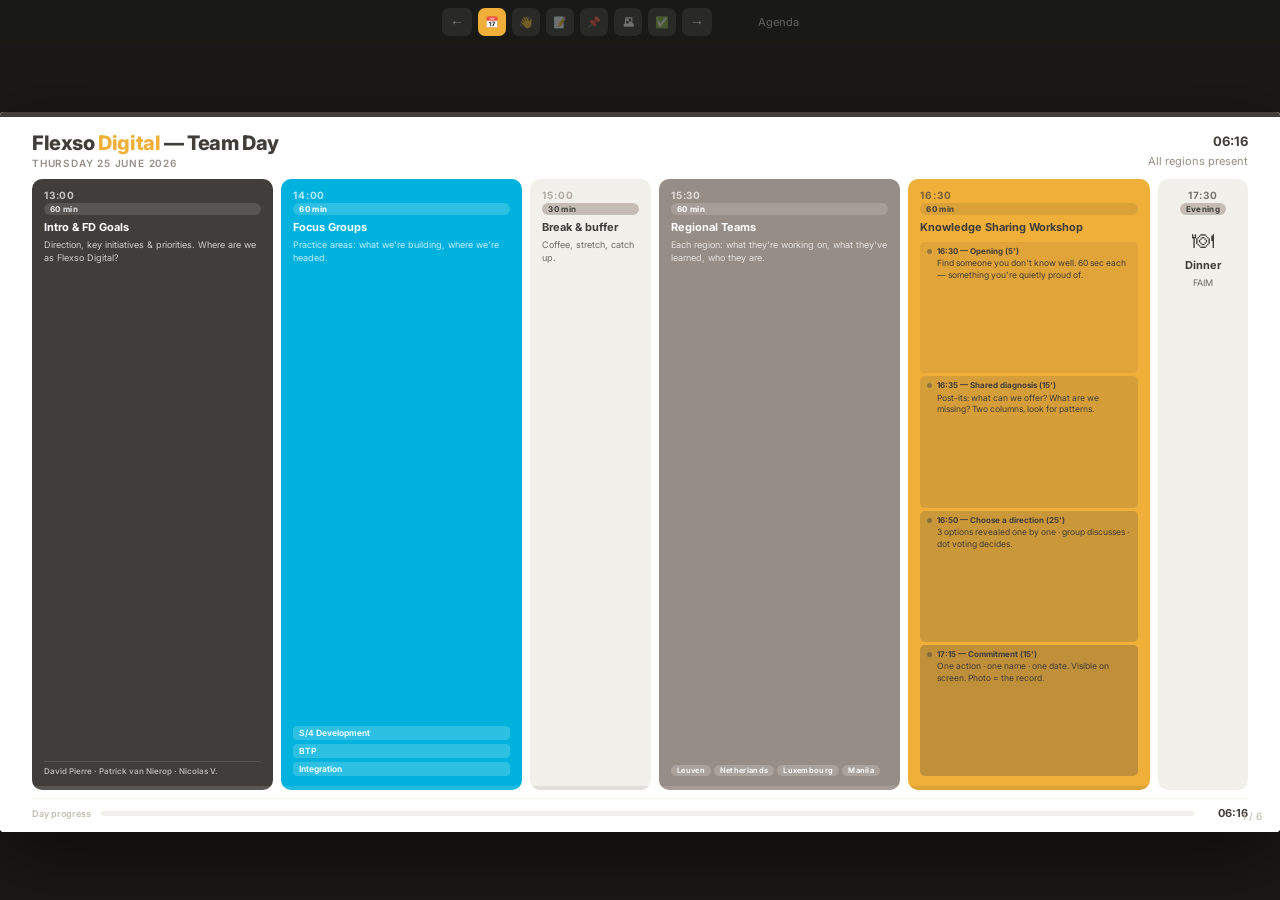
==== index.html @ fff3c05d "Add workshop presentation" ====
<!DOCTYPE html>
<html lang="en">
<head>
<meta charset="UTF-8">
<title>FD Workshop — Knowledge Sharing · 25 June 2026</title>
<style>
@import url('https://fonts.googleapis.com/css2?family=Inter:wght@300;400;500;600;700;800&display=swap');
*,*::before,*::after{box-sizing:border-box;margin:0;padding:0;}
:root{
  --yellow:#EFAF39;--blue:#00B2DD;--teal:#0DBFA4;--orange:#F8763D;
  --dark:#413D3B;--mid:#978D87;--light:#C5BDB5;--bg:#F2F0EA;--white:#ffffff;
}
html,body{width:100%;height:100%;overflow:hidden;background:#1a1917;}
body{font-family:'Inter',sans-serif;color:var(--dark);display:flex;flex-direction:column;align-items:center;}

/* NAV */
.nav{
  position:fixed;top:0;left:0;right:0;height:44px;
  background:rgba(26,25,23,0.96);backdrop-filter:blur(8px);
  display:flex;align-items:center;justify-content:center;gap:6px;
  z-index:1000;padding:0 16px;flex-shrink:0;
}
.nav-dot{width:28px;height:28px;border-radius:7px;border:none;cursor:pointer;font-family:'Inter',sans-serif;font-size:11px;font-weight:700;color:rgba(255,255,255,0.35);background:rgba(255,255,255,0.07);transition:all .2s;}
.nav-dot:hover{background:rgba(255,255,255,0.14);color:rgba(255,255,255,0.65);}
.nav-dot.active{background:var(--yellow);color:var(--dark);}
.nav-label{font-size:11px;color:rgba(255,255,255,0.28);font-weight:500;padding:0 10px;min-width:120px;text-align:center;}
.nav-arr{width:30px;height:28px;border-radius:7px;border:none;cursor:pointer;background:rgba(255,255,255,0.07);color:rgba(255,255,255,0.4);font-size:14px;transition:all .2s;}
.nav-arr:hover{background:rgba(255,255,255,0.14);color:rgba(255,255,255,0.85);}

/* SCALE WRAPPER */
#scale-wrap{
  position:fixed;top:44px;left:0;right:0;bottom:0;
  display:flex;align-items:center;justify-content:center;
}

/* SLIDES */
.slides{
  width:1280px;height:720px;
  position:relative;
  background:var(--white);
  border-radius:4px;
  overflow:hidden;
  box-shadow:0 24px 80px rgba(0,0,0,0.55);
  flex-shrink:0;
}

.slide{position:absolute;inset:0;display:none;flex-direction:column;background:var(--white);}
.slide.active{display:flex;}
.slide::before{content:'';display:block;height:5px;flex-shrink:0;}
.s-agenda::before{background:var(--dark);}
.s-opening::before{background:var(--yellow);}
.s-diag::before{background:var(--yellow);}
.s-wall::before{background:var(--yellow);}
.s-dir::before{background:var(--teal);}
.s-commit::before{background:var(--orange);}

/* SHARED INNER */
.slide-inner{flex:1;display:flex;flex-direction:column;padding:20px 52px 18px;overflow:hidden;}

.eyebrow{font-size:10px;font-weight:600;letter-spacing:.16em;text-transform:uppercase;color:var(--light);margin-bottom:4px;}
.slide-title{font-size:26px;font-weight:800;color:var(--dark);letter-spacing:-.5px;line-height:1.1;}
.slide-sub{font-size:13px;color:var(--mid);margin-top:4px;font-weight:400;}

/* INPUT ZONE — always prominent below title */
.input-zone{
  width:100%;display:flex;gap:8px;align-items:center;justify-content:center;
  background:var(--bg);border-radius:10px;padding:12px 16px;
  margin-top:12px;flex-shrink:0;
}
.inp{border:1.5px solid var(--light);border-radius:8px;padding:8px 12px;font-family:'Inter',sans-serif;font-size:13px;color:var(--dark);outline:none;background:var(--white);transition:border-color .15s;}
.inp:focus{border-color:var(--dark);}
.inp::placeholder{color:var(--light);}
.btn{border:none;border-radius:8px;padding:9px 16px;font-family:'Inter',sans-serif;font-size:12px;font-weight:700;cursor:pointer;transition:opacity .15s,transform .1s;white-space:nowrap;}
.btn:active{transform:scale(.97);opacity:.8;}
.btn-dark{background:var(--dark);color:var(--white);}
.btn-yel{background:var(--yellow);color:var(--dark);}
.btn-blue{background:var(--blue);color:var(--white);}
.btn-ghost{background:rgba(0,0,0,0.06);color:var(--mid);font-size:11px;padding:8px 12px;}

.divider{width:100%;height:1px;background:var(--bg);margin:12px 0;flex-shrink:0;}

.slide-num{position:absolute;bottom:10px;right:18px;font-size:10px;color:var(--light);font-weight:500;}

/* ═══════════════ SLIDE 1 — AGENDA ═══════════════ */
.s-agenda .slide-inner{padding:14px 32px 12px;}
.ag-top{display:flex;align-items:flex-end;justify-content:space-between;margin-bottom:10px;flex-shrink:0;}
.ag-top h1{font-size:20px;font-weight:800;color:var(--dark);letter-spacing:-.4px;}
.ag-top h1 em{font-style:normal;color:var(--yellow);}
.ag-top .right{text-align:right;}
.ag-top .right strong{display:block;font-size:13px;font-weight:700;color:var(--dark);}
.ag-top .right span{font-size:11px;color:var(--mid);}

.ag-grid{display:flex;gap:8px;flex:1;overflow:hidden;}
.ag-slot{display:flex;flex-direction:column;border-radius:10px;overflow:hidden;position:relative;}
.ag-slot.d60{flex:3.2;}.ag-slot.d30{flex:1.6;}.ag-slot.d-dn{flex:1.2;}
.ag-body{flex:1;padding:10px 12px;display:flex;flex-direction:column;}
.ag-time{font-size:10px;font-weight:700;letter-spacing:.08em;margin-bottom:2px;opacity:.7;}
.ag-pill{display:inline-block;font-size:8px;font-weight:700;padding:1px 6px;border-radius:20px;margin-bottom:6px;letter-spacing:.04em;}
.ag-title{font-size:11px;font-weight:700;line-height:1.2;margin-bottom:4px;}
.ag-sub{font-size:9px;line-height:1.45;opacity:.75;flex:1;}
.ag-spk{font-size:8px;font-weight:600;opacity:.6;margin-top:4px;padding-top:4px;border-top:.5px solid rgba(255,255,255,.2);}

.ag-intro{background:var(--dark);color:var(--white);}
.ag-intro .ag-pill{background:rgba(255,255,255,.12);color:rgba(255,255,255,.85);}
.ag-focus{background:var(--blue);color:var(--white);}
.ag-focus .ag-pill{background:rgba(255,255,255,.18);color:var(--white);}
.ag-break{background:var(--bg);color:var(--dark);}
.ag-break .ag-time{color:var(--mid);}
.ag-break .ag-pill{background:var(--light);color:var(--dark);}
.ag-break .ag-spk{border-top-color:var(--light);}
.ag-region{background:var(--mid);color:var(--white);}
.ag-region .ag-pill{background:rgba(255,255,255,.15);color:var(--white);}
.ag-ws{background:var(--yellow);color:var(--dark);}
.ag-ws .ag-pill{background:rgba(65,61,59,.12);color:var(--dark);}
.ag-ws .ag-spk{border-top-color:rgba(65,61,59,.2);}
.ag-dinner{background:var(--bg);color:var(--dark);}
.ag-dinner .ag-body{justify-content:center;align-items:center;text-align:center;}
.ag-dinner .ag-pill{background:var(--light);color:var(--dark);}

/* Per-slot progress bar */
.slot-prog{height:4px;background:rgba(255,255,255,.12);flex-shrink:0;}
.ag-ws .slot-prog{background:rgba(65,61,59,.1);}
.ag-break .slot-prog{background:rgba(0,0,0,.08);}
.ag-dinner .slot-prog{background:rgba(0,0,0,.06);}
.slot-prog-fill{height:100%;border-radius:0;transition:width 10s linear;}
.ag-intro .slot-prog-fill{background:rgba(255,255,255,.6);}
.ag-focus .slot-prog-fill{background:rgba(255,255,255,.6);}
.ag-region .slot-prog-fill{background:rgba(255,255,255,.6);}
.ag-ws .slot-prog-fill{background:rgba(65,61,59,.4);}
.ag-break .slot-prog-fill{background:rgba(0,0,0,.25);}

/* WS sub-blocks */
.ws-blocks{display:flex;flex-direction:column;gap:3px;margin-top:4px;flex:1;}
.ws-blk{border-radius:5px;padding:4px 7px;flex:1;display:flex;gap:5px;align-items:flex-start;}
.ws-blk-dot{width:5px;height:5px;border-radius:50%;flex-shrink:0;margin-top:3px;background:rgba(65,61,59,.45);}
.ws-blk-txt{font-size:8.5px;line-height:1.4;}
.ws-blk-lbl{font-weight:700;font-size:8px;display:block;margin-bottom:1px;}
.ws-b1{background:rgba(65,61,59,.09);}.ws-b2{background:rgba(65,61,59,.15);}
.ws-b3{background:rgba(65,61,59,.21);}.ws-b4{background:rgba(65,61,59,.28);}

/* Regional tags */
.rtags{display:flex;flex-wrap:wrap;gap:3px;margin-top:5px;}
.rtag{font-size:7.5px;font-weight:600;padding:1px 6px;border-radius:10px;background:rgba(255,255,255,.18);color:var(--white);letter-spacing:.04em;}

/* Focus group tags */
.ftag{font-size:8.5px;font-weight:600;padding:2px 6px;border-radius:4px;background:rgba(255,255,255,.18);color:var(--white);margin-top:2px;display:inline-block;}

/* Day progress */
.ag-footer{display:flex;align-items:center;gap:10px;flex-shrink:0;margin-top:8px;padding-top:7px;border-top:1px solid var(--bg);}
.ag-footer-lbl{font-size:9px;color:var(--light);font-weight:600;white-space:nowrap;}
.ag-prog-bar{flex:1;height:5px;background:var(--bg);border-radius:3px;overflow:hidden;}
.ag-prog-fill{height:100%;background:var(--yellow);border-radius:3px;transition:width 10s linear;}
.ag-prog-time{font-size:11px;font-weight:700;color:var(--dark);min-width:44px;text-align:right;}

/* ═══════════════ SLIDE 2 — OPENING ═══════════════ */
.opening-body{display:flex;gap:16px;flex:1;overflow:hidden;margin-top:4px;}
.op-prompt{flex:0 0 340px;background:var(--dark);border-radius:12px;padding:24px;display:flex;flex-direction:column;position:relative;overflow:hidden;flex-shrink:0;}
.op-prompt::before{content:'';position:absolute;top:-50px;right:-50px;width:160px;height:160px;border-radius:50%;background:rgba(239,175,57,.1);}
.op-lbl{font-size:9px;font-weight:700;letter-spacing:.15em;text-transform:uppercase;color:rgba(255,255,255,.3);margin-bottom:14px;}
.op-txt{font-size:15px;font-weight:500;color:var(--white);line-height:1.6;flex:1;position:relative;z-index:1;}
.op-txt strong{color:var(--yellow);font-weight:700;}
.op-hint{margin-top:16px;background:rgba(255,255,255,.07);border-radius:7px;padding:9px 12px;font-size:11px;color:rgba(255,255,255,.45);font-weight:500;position:relative;z-index:1;}

.resp-panel{flex:1;display:flex;flex-direction:column;overflow:hidden;}
.resp-hdr{display:flex;align-items:center;justify-content:space-between;margin-bottom:10px;flex-shrink:0;}
.resp-hdr-title{font-size:11px;font-weight:700;letter-spacing:.08em;text-transform:uppercase;color:var(--light);}
.resp-cnt{font-size:11px;font-weight:600;background:var(--bg);color:var(--mid);border-radius:20px;padding:2px 9px;}
.resp-grid{flex:1;display:flex;flex-wrap:wrap;gap:8px;align-content:flex-start;overflow-y:auto;}
.resp-grid::-webkit-scrollbar{width:3px;}
.resp-grid::-webkit-scrollbar-thumb{background:var(--light);border-radius:2px;}
.resp-card{background:var(--bg);border-radius:9px;padding:11px 13px;font-size:13px;color:var(--dark);font-weight:500;line-height:1.45;min-width:130px;max-width:210px;word-break:break-word;position:relative;animation:pop .2s ease;cursor:default;}
.resp-name{font-size:9px;font-weight:600;color:var(--mid);margin-bottom:4px;letter-spacing:.04em;text-transform:uppercase;}
.resp-del{position:absolute;top:5px;right:8px;font-size:9px;color:var(--light);cursor:pointer;opacity:0;transition:opacity .15s;}
.resp-card:hover .resp-del{opacity:1;}
.resp-empty{font-size:13px;color:var(--light);font-style:italic;margin:auto;text-align:center;line-height:1.7;}

/* ═══════════════ SLIDE 3 — DIAGNOSIS ═══════════════ */
.diag-cards{display:flex;gap:16px;flex:1;overflow:hidden;margin-top:4px;}
.diag-card{flex:1;border-radius:12px;padding:24px 20px;display:flex;flex-direction:column;background:var(--bg);position:relative;overflow:hidden;}
.diag-card::before{content:'';position:absolute;top:0;left:0;right:0;height:4px;border-radius:12px 12px 0 0;}
.dc1::before{background:var(--yellow);}.dc2::before{background:var(--blue);}
.dc-num{font-size:9px;font-weight:700;letter-spacing:.12em;text-transform:uppercase;margin-bottom:14px;}
.dc1 .dc-num{color:var(--yellow);}.dc2 .dc-num{color:var(--blue);}
.dc-icon{font-size:28px;margin-bottom:14px;line-height:1;}
.dc-q{font-size:19px;font-weight:700;color:var(--dark);line-height:1.4;flex:1;}
.dc-hint{margin-top:14px;font-size:11px;color:var(--mid);line-height:1.6;border-top:1px solid var(--light);padding-top:12px;}
.diag-footer{width:100%;background:var(--dark);border-radius:9px;padding:12px 20px;display:flex;align-items:center;gap:14px;flex-shrink:0;margin-top:12px;}
.diag-ft{font-size:13px;color:rgba(255,255,255,.8);flex:1;line-height:1.4;}
.diag-ft strong{color:var(--yellow);font-weight:700;}
.diag-timer{background:rgba(255,255,255,.08);border-radius:6px;padding:6px 13px;font-size:13px;font-weight:700;color:rgba(255,255,255,.55);flex-shrink:0;}

/* ═══════════════ SLIDE 4 — WALL ═══════════════ */
.wall-cols{display:flex;gap:0;flex:1;overflow:hidden;margin-top:4px;}
.wall-col{flex:1;display:flex;flex-direction:column;overflow:hidden;}
.wall-col:first-child{border-right:1px solid var(--bg);padding-right:14px;margin-right:14px;}
.wcol-hdr{display:flex;align-items:center;gap:7px;margin-bottom:10px;flex-shrink:0;}
.wcol-dot{width:9px;height:9px;border-radius:50%;flex-shrink:0;}
.wcol-title{font-size:10px;font-weight:700;letter-spacing:.08em;text-transform:uppercase;}
.wcol-cnt{margin-left:auto;font-size:10px;font-weight:600;background:var(--bg);color:var(--mid);border-radius:20px;padding:2px 8px;}
.notes-area{flex:1;display:flex;flex-wrap:wrap;gap:7px;align-content:flex-start;overflow-y:auto;}
.notes-area::-webkit-scrollbar{width:3px;}
.notes-area::-webkit-scrollbar-thumb{background:var(--light);border-radius:2px;}
.note{border-radius:6px;padding:8px 10px;font-size:12px;font-weight:500;line-height:1.4;max-width:160px;min-width:80px;word-break:break-word;position:relative;animation:pop .18s ease;flex-shrink:0;}
.note-offer{background:#FFF3CC;color:#7a5c00;border:1px solid #f0d060;}
.note-miss{background:#D6F3FA;color:#005a7a;border:1px solid #99d9ee;}
.note-del{position:absolute;top:3px;right:5px;font-size:9px;cursor:pointer;opacity:0;transition:opacity .15s;}
.note:hover .note-del{opacity:.5;}
.wall-empty{font-size:11px;color:var(--light);font-style:italic;line-height:1.6;}

/* ═══════════════ SLIDE 5 — DIRECTIONS ═══════════════ */
.mode-row{display:flex;gap:6px;align-items:center;}
.mtbtn{border:1.5px solid var(--bg);border-radius:7px;padding:6px 11px;font-family:'Inter',sans-serif;font-size:10px;font-weight:700;cursor:pointer;background:var(--white);color:var(--mid);transition:all .15s;}
.mtbtn.active{border-color:var(--dark);color:var(--dark);background:var(--bg);}
.mtbtn.voting{border-color:var(--yellow);background:var(--yellow);color:var(--dark);}
.reset-lnk{font-size:10px;color:var(--light);cursor:pointer;text-decoration:underline;margin-left:2px;}
.reset-lnk:hover{color:var(--mid);}

/* Options grid — wraps naturally */
.dir-grid{
  flex:1;display:grid;grid-template-columns:repeat(3,minmax(0,1fr));gap:10px;
  align-content:start;overflow-y:auto;margin-top:10px;min-height:0;
}
.dir-grid::-webkit-scrollbar{width:3px;}
.dir-grid::-webkit-scrollbar-thumb{background:var(--light);border-radius:2px;}

.dir-card{
  border:1.5px solid var(--bg);border-radius:12px;
  padding:14px 14px 12px;display:flex;flex-direction:column;
  position:relative;transition:border-color .2s;overflow:hidden;
  animation:reveal .35s ease;min-width:0;
}
.dir-card:hover{border-color:var(--light);}
@keyframes reveal{from{opacity:0;transform:translateY(8px);}to{opacity:1;transform:translateY(0);}}
.dir-card::before{content:'';position:absolute;top:0;left:0;right:0;height:3px;}

/* Accent colours cycle: yellow, blue, teal, orange, purple, green … */
.dc-0::before{background:#EFAF39;} .dc-0 .dir-ltr{color:#EFAF39;}
.dc-0 .vote-num{color:#EFAF39;} .dc-0 .vdot{border-color:#EFAF39;} .dc-0 .vdot.on{background:#EFAF39;}
.dc-1::before{background:#00B2DD;} .dc-1 .dir-ltr{color:#00B2DD;}
.dc-1 .vote-num{color:#00B2DD;} .dc-1 .vdot{border-color:#00B2DD;} .dc-1 .vdot.on{background:#00B2DD;}
.dc-2::before{background:#0DBFA4;} .dc-2 .dir-ltr{color:#0DBFA4;}
.dc-2 .vote-num{color:#0DBFA4;} .dc-2 .vdot{border-color:#0DBFA4;} .dc-2 .vdot.on{background:#0DBFA4;}
.dc-3::before{background:#F8763D;} .dc-3 .dir-ltr{color:#F8763D;}
.dc-3 .vote-num{color:#F8763D;} .dc-3 .vdot{border-color:#F8763D;} .dc-3 .vdot.on{background:#F8763D;}
.dc-4::before{background:#8B5CF6;} .dc-4 .dir-ltr{color:#8B5CF6;}
.dc-4 .vote-num{color:#8B5CF6;} .dc-4 .vdot{border-color:#8B5CF6;} .dc-4 .vdot.on{background:#8B5CF6;}
.dc-5::before{background:#22C55E;} .dc-5 .dir-ltr{color:#22C55E;}
.dc-5 .vote-num{color:#22C55E;} .dc-5 .vdot{border-color:#22C55E;} .dc-5 .vdot.on{background:#22C55E;}

.dir-ltr{font-size:9px;font-weight:700;letter-spacing:.1em;text-transform:uppercase;margin-bottom:6px;}
.dir-icon{font-size:18px;margin-bottom:5px;line-height:1;}
.dir-title{font-size:13px;font-weight:700;color:var(--dark);margin-bottom:5px;line-height:1.2;}
.dir-desc{font-size:11px;color:var(--mid);line-height:1.5;flex:1;}

.vote-zone{display:none;margin-top:8px;padding-top:8px;border-top:1px solid var(--bg);text-align:center;}
.vote-zone.show{display:block;}
.vote-num{font-size:18px;font-weight:800;}
.vote-sub{font-size:8px;color:var(--mid);font-weight:600;letter-spacing:.06em;text-transform:uppercase;margin-bottom:5px;}
.vote-dots{display:flex;flex-wrap:wrap;gap:3px;justify-content:center;margin-bottom:4px;}
.vdot{width:8px;height:8px;border-radius:50%;border:1.5px solid;cursor:pointer;transition:all .12s;}
.vote-btns{display:flex;gap:4px;justify-content:center;}
.vbtn{border:none;border-radius:5px;padding:3px 9px;font-size:11px;font-weight:700;cursor:pointer;font-family:'Inter',sans-serif;background:var(--bg);color:var(--dark);}

/* Add extra option — small, bottom bar */
.add-option-bar{
  display:flex;gap:8px;align-items:center;justify-content:center;
  flex-shrink:0;margin-top:8px;padding-top:8px;
  border-top:1px solid var(--bg);
}
.add-opt-inp{border:1.5px solid var(--light);border-radius:7px;padding:6px 10px;font-family:'Inter',sans-serif;font-size:12px;color:var(--dark);outline:none;background:var(--white);}
.add-opt-inp:focus{border-color:var(--dark);}
.add-opt-inp::placeholder{color:var(--light);}
.add-opt-btn{border:none;border-radius:7px;padding:6px 13px;font-family:'Inter',sans-serif;font-size:11px;font-weight:700;cursor:pointer;background:var(--bg);color:var(--mid);transition:all .15s;}
.add-opt-btn:hover{background:var(--dark);color:var(--white);}

/* ═══════════════ SLIDE 6 — COMMITMENT ═══════════════ */
.col-heads{width:100%;display:grid;grid-template-columns:3fr 1.5fr 1.5fr 30px;gap:10px;flex-shrink:0;margin-bottom:6px;}
.col-hd{font-size:9px;font-weight:700;letter-spacing:.12em;text-transform:uppercase;color:var(--light);padding:0 4px;}
.c-empty{flex:1;display:flex;flex-direction:column;align-items:center;justify-content:center;gap:8px;text-align:center;}
.c-empty-q{font-size:18px;font-weight:700;color:var(--light);line-height:1.5;}
.c-empty-s{font-size:12px;color:var(--light);font-style:italic;}
.c-list{flex:1;overflow-y:auto;display:flex;flex-direction:column;gap:7px;}
.c-list::-webkit-scrollbar{width:3px;}
.c-list::-webkit-scrollbar-thumb{background:var(--light);border-radius:2px;}
.c-row{display:grid;grid-template-columns:3fr 1.5fr 1.5fr 30px;gap:10px;align-items:center;background:var(--bg);border-radius:9px;padding:12px 13px;animation:slide-in .2s ease;}
@keyframes slide-in{from{transform:translateY(-5px);opacity:0;}to{transform:translateY(0);opacity:1;}}
.c-what{font-size:14px;font-weight:600;color:var(--dark);line-height:1.3;}
.c-who-badge{display:inline-block;background:var(--dark);color:var(--white);border-radius:20px;padding:3px 10px;font-size:11px;font-weight:700;}
.c-when{font-size:12px;color:var(--mid);font-weight:500;}
.c-del{cursor:pointer;color:var(--light);font-size:12px;text-align:center;user-select:none;}
.c-del:hover{color:var(--mid);}
.c-footer{width:100%;background:var(--dark);border-radius:9px;padding:12px 20px;display:flex;align-items:center;gap:12px;flex-shrink:0;margin-top:10px;}
.c-footer.hidden{display:none;}
.cf-txt{font-size:12px;color:rgba(255,255,255,.75);flex:1;line-height:1.4;}
.cf-txt strong{color:var(--yellow);font-weight:700;}
.cf-pill{background:rgba(255,255,255,.08);border-radius:6px;padding:5px 12px;font-size:12px;font-weight:700;color:rgba(255,255,255,.6);white-space:nowrap;flex-shrink:0;}

@keyframes pop{from{transform:scale(.85);opacity:0;}to{transform:scale(1);opacity:1;}}
</style>
</head>
<body>

<nav class="nav">
  <button class="nav-arr" onclick="goSlide(current-1)">&#8592;</button>
  <button class="nav-dot active" onclick="goSlide(0)" id="nd0">📅</button>
  <button class="nav-dot" onclick="goSlide(1)" id="nd1">👋</button>
  <button class="nav-dot" onclick="goSlide(2)" id="nd2">📝</button>
  <button class="nav-dot" onclick="goSlide(3)" id="nd3">📌</button>
  <button class="nav-dot" onclick="goSlide(4)" id="nd4">🗳</button>
  <button class="nav-dot" onclick="goSlide(5)" id="nd5">✅</button>
  <button class="nav-arr" onclick="goSlide(current+1)">&#8594;</button>
  <span class="nav-label" id="nav-label">Agenda</span>
</nav>

<div id="scale-wrap">
<div class="slides">

<!-- ══════════════════════════════════════════
     SLIDE 1 — AGENDA
══════════════════════════════════════════ -->
<div class="slide s-agenda active" id="slide-0">
<div class="slide-inner">
  <div class="ag-top">
    <div>
      <h1>Flexso <em>Digital</em> — Team Day</h1>
      <div style="font-size:10px;color:var(--mid);margin-top:2px;letter-spacing:.08em;font-weight:600;text-transform:uppercase;">Thursday 25 June 2026</div>
    </div>
    <div class="right">
      <strong id="live-time">--:--</strong>
      <span>All regions present</span>
    </div>
  </div>

  <div class="ag-grid">

    <div class="ag-slot ag-intro d60">
      <div class="ag-body">
        <div class="ag-time">13:00</div>
        <div class="ag-pill">60 min</div>
        <div class="ag-title">Intro & FD Goals</div>
        <div class="ag-sub">Direction, key initiatives & priorities. Where are we as Flexso Digital?</div>
        <div class="ag-spk">David Pierre · Patrick van Nierop · Nicolas V.</div>
      </div>
      <div class="slot-prog"><div class="slot-prog-fill" id="sp0" style="width:0%"></div></div>
    </div>

    <div class="ag-slot ag-focus d60">
      <div class="ag-body">
        <div class="ag-time">14:00</div>
        <div class="ag-pill">60 min</div>
        <div class="ag-title">Focus Groups</div>
        <div class="ag-sub">Practice areas: what we're building, where we're headed.</div>
        <div style="margin-top:5px;display:flex;flex-direction:column;gap:2px;">
          <span class="ftag">S/4 Development</span>
          <span class="ftag">BTP</span>
          <span class="ftag">Integration</span>
        </div>
      </div>
      <div class="slot-prog"><div class="slot-prog-fill" id="sp1" style="width:0%"></div></div>
    </div>

    <div class="ag-slot ag-break d30">
      <div class="ag-body">
        <div class="ag-time">15:00</div>
        <div class="ag-pill">30 min</div>
        <div class="ag-title">Break & buffer</div>
        <div class="ag-sub">Coffee, stretch, catch up.</div>
      </div>
      <div class="slot-prog" style="background:rgba(0,0,0,.07);"><div class="slot-prog-fill" id="sp2" style="width:0%;background:rgba(0,0,0,.25);"></div></div>
    </div>

    <div class="ag-slot ag-region d60">
      <div class="ag-body">
        <div class="ag-time">15:30</div>
        <div class="ag-pill">60 min</div>
        <div class="ag-title">Regional Teams</div>
        <div class="ag-sub">Each region: what they're working on, what they've learned, who they are.</div>
        <div class="rtags">
          <span class="rtag">Leuven</span>
          <span class="rtag">Netherlands</span>
          <span class="rtag">Luxembourg</span>
          <span class="rtag">Manila</span>
        </div>
      </div>
      <div class="slot-prog"><div class="slot-prog-fill" id="sp3" style="width:0%"></div></div>
    </div>

    <div class="ag-slot ag-ws d60">
      <div class="ag-body">
        <div class="ag-time">16:30</div>
        <div class="ag-pill">60 min</div>
        <div class="ag-title">Knowledge Sharing Workshop</div>
        <div class="ws-blocks">
          <div class="ws-blk ws-b1"><div class="ws-blk-dot"></div><div class="ws-blk-txt"><span class="ws-blk-lbl">16:30 — Opening (5')</span>Find someone you don't know well. 60 sec each — something you're quietly proud of.</div></div>
          <div class="ws-blk ws-b2"><div class="ws-blk-dot"></div><div class="ws-blk-txt"><span class="ws-blk-lbl">16:35 — Shared diagnosis (15')</span>Post-its: what can we offer? What are we missing? Two columns, look for patterns.</div></div>
          <div class="ws-blk ws-b3"><div class="ws-blk-dot"></div><div class="ws-blk-txt"><span class="ws-blk-lbl">16:50 — Choose a direction (25')</span>3 options revealed one by one · group discusses · dot voting decides.</div></div>
          <div class="ws-blk ws-b4"><div class="ws-blk-dot"></div><div class="ws-blk-txt"><span class="ws-blk-lbl">17:15 — Commitment (15')</span>One action · one name · one date. Visible on screen. Photo = the record.</div></div>
        </div>
      </div>
      <div class="slot-prog" style="background:rgba(65,61,59,.1);"><div class="slot-prog-fill" id="sp4" style="width:0%;background:rgba(65,61,59,.4);"></div></div>
    </div>

    <div class="ag-slot ag-dinner d-dn">
      <div class="ag-body">
        <div class="ag-time">17:30</div>
        <div class="ag-pill">Evening</div>
        <div style="font-size:22px;margin:6px 0;">🍽</div>
        <div class="ag-title">Dinner</div>
        <div class="ag-sub">FAIM</div>
      </div>
    </div>

  </div>

  <div class="ag-footer">
    <div class="ag-footer-lbl">Day progress</div>
    <div class="ag-prog-bar"><div class="ag-prog-fill" id="day-prog" style="width:0%"></div></div>
    <div class="ag-prog-time" id="prog-now">--:--</div>
  </div>
</div>
<div class="slide-num">1 / 6</div>
</div>


<!-- ══════════════════════════════════════════
     SLIDE 2 — OPENING
══════════════════════════════════════════ -->
<div class="slide s-opening" id="slide-1">
<div class="slide-inner">
  <div style="text-align:center;">
    <div class="eyebrow">Block 1 · 16:30 · Opening activation</div>
    <div class="slide-title">Find someone you don't know well</div>
    <div class="slide-sub">60 seconds each — then share what you heard with the group</div>
  </div>

  <div class="input-zone">
    <input class="inp" id="resp-name" placeholder="Their name…" style="width:140px;">
    <input class="inp" id="resp-text" placeholder="What did they tell you they were proud of?…" style="width:380px;">
    <button class="btn btn-yel" onclick="addResp()">Add ↵</button>
    <button class="btn btn-ghost" onclick="clearResps()">Clear all</button>
  </div>

  <div class="divider"></div>

  <div class="opening-body">
    <div class="op-prompt">
      <div class="op-lbl">The prompt</div>
      <div class="op-txt">Tell them something you worked on recently that you're <strong>quietly proud of</strong> — but that the others here <strong>probably don't know about</strong>.</div>
      <div class="op-hint">⏱ 60 seconds per person · then switch</div>
    </div>
    <div class="resp-panel">
      <div class="resp-hdr">
        <div class="resp-hdr-title">What did we hear?</div>
        <div class="resp-cnt" id="resp-cnt">0</div>
      </div>
      <div class="resp-grid" id="resp-grid">
        <div class="resp-empty" id="resp-empty">Stories appear here as people share<br>what they heard from their partner.</div>
      </div>
    </div>
  </div>
</div>
<div class="slide-num">2 / 6</div>
</div>


<!-- ══════════════════════════════════════════
     SLIDE 3 — DIAGNOSIS
══════════════════════════════════════════ -->
<div class="slide s-diag" id="slide-2">
<div class="slide-inner">
  <div style="text-align:center;">
    <div class="eyebrow">Block 2 · 16:35 · Shared diagnosis</div>
    <div class="slide-title">What's actually missing?</div>
    <div class="slide-sub">Write each answer on a separate post-it · take 5 minutes</div>
  </div>

  <div class="diag-cards">
    <div class="diag-card dc1">
      <div class="dc-num">Question 1</div>
      <div class="dc-icon">💡</div>
      <div class="dc-q">Something I know or do that a colleague in another region could really benefit from.</div>
      <div class="dc-hint">A tool, method, shortcut, or lesson you've figured out that others in another region might not know about.</div>
    </div>
    <div class="diag-card dc2">
      <div class="dc-num">Question 2</div>
      <div class="dc-icon">🔁</div>
      <div class="dc-q">A moment where I had to figure something out — that someone else already knew.</div>
      <div class="dc-hint">A time you reinvented the wheel. A project lesson that existed somewhere but wasn't shared. Solved twice.</div>
    </div>
  </div>

  <div class="diag-footer">
    <span style="font-size:16px;">📝</span>
    <div class="diag-ft"><strong>One idea per post-it.</strong> We'll cluster them together on the next screen.</div>
    <div class="diag-timer">⏱ 5 minutes</div>
  </div>
</div>
<div class="slide-num">3 / 6</div>
</div>


<!-- ══════════════════════════════════════════
     SLIDE 4 — POST-IT WALL
══════════════════════════════════════════ -->
<div class="slide s-wall" id="slide-3">
<div class="slide-inner">
  <div style="text-align:center;">
    <div class="eyebrow">Block 2 · Post-it wall</div>
    <div class="slide-title">What did we hear?</div>
    <div class="slide-sub">Type each post-it and place it in the right column</div>
  </div>

  <div class="input-zone">
    <input class="inp" id="note-text" placeholder="Type a post-it…" style="width:300px;">
    <button class="btn btn-yel" onclick="addNote('offer')">💡 We can offer</button>
    <button class="btn btn-blue" onclick="addNote('miss')">🔁 We're missing</button>
    <button class="btn btn-ghost" onclick="clearWall()">Clear all</button>
  </div>

  <div class="divider"></div>

  <div class="wall-cols">
    <div class="wall-col">
      <div class="wcol-hdr">
        <div class="wcol-dot" style="background:var(--yellow);"></div>
        <div class="wcol-title" style="color:var(--dark);">What we can offer</div>
        <div class="wcol-cnt" id="cnt-offer">0</div>
      </div>
      <div class="notes-area" id="col-offer">
        <div class="wall-empty" id="he-offer">Post-its from question 1 —<br>knowledge & skills we have to share.</div>
      </div>
    </div>
    <div class="wall-col">
      <div class="wcol-hdr">
        <div class="wcol-dot" style="background:var(--blue);"></div>
        <div class="wcol-title" style="color:var(--dark);">What we're missing</div>
        <div class="wcol-cnt" id="cnt-miss">0</div>
      </div>
      <div class="notes-area" id="col-miss">
        <div class="wall-empty" id="he-miss">Post-its from question 2 —<br>moments where knowledge wasn't shared.</div>
      </div>
    </div>
  </div>
</div>
<div class="slide-num">4 / 6</div>
</div>


<!-- ══════════════════════════════════════════
     SLIDE 5 — DIRECTIONS
══════════════════════════════════════════ -->
<div class="slide s-dir" id="slide-4">
<div class="slide-inner">
  <div style="display:flex;align-items:flex-end;justify-content:space-between;">
    <div>
      <div class="eyebrow">Block 3 · 16:50 · Choose a direction</div>
      <div class="slide-title">Which approach do we commit to?</div>
    </div>
    <div class="mode-row">
      <button class="mtbtn active" id="mb-disc" onclick="setDirMode('disc')">💬 Discussion</button>
      <button class="mtbtn" id="mb-vote" onclick="setDirMode('vote')">🟡 Dot voting</button>
      <span class="reset-lnk" onclick="resetDirVotes()">reset votes</span>
    </div>
  </div>

  <!-- Options grid -->
  <div class="dir-grid" id="dir-grid"></div>

  <!-- Bottom bar: add option + reveal -->
  <div class="add-option-bar">
    <span style="font-size:10px;font-weight:600;letter-spacing:.08em;text-transform:uppercase;color:var(--light);">Add idea</span>
    <input class="add-opt-inp" id="opt-title" placeholder="Title…" style="width:180px;">
    <input class="add-opt-inp" id="opt-desc"  placeholder="Short description…" style="width:280px;">
    <button class="add-opt-btn" onclick="addLiveIdea()">Add ↵</button>
    <div style="width:1px;height:20px;background:var(--bg);margin:0 4px;flex-shrink:0;"></div>
    <button id="reveal-next-btn" class="btn btn-dark" style="font-size:11px;padding:7px 14px;flex-shrink:0;" onclick="revealPreset()" disabled>Reveal next option</button>
  </div>
</div>
<div class="slide-num">5 / 6</div>
</div>


<!-- ══════════════════════════════════════════
     SLIDE 6 — COMMITMENT
══════════════════════════════════════════ -->
<div class="slide s-commit" id="slide-5">
<div class="slide-inner">
  <div style="text-align:center;">
    <div class="eyebrow">Block 4 · 17:15 · Commitment</div>
    <div class="slide-title">One action. One name. One date.</div>
    <div class="slide-sub">Who does something with this before we go to dinner?</div>
  </div>

  <div class="input-zone">
    <input class="inp" id="c-what" placeholder="What will happen…" style="width:280px;">
    <input class="inp" id="c-who"  placeholder="Who does it" style="width:150px;">
    <input class="inp" id="c-when" placeholder="By when" style="width:120px;">
    <button class="btn btn-dark" onclick="addCommit()">Add ↵</button>
    <button class="btn btn-ghost" onclick="clearCommits()">Clear</button>
  </div>

  <div class="divider"></div>

  <div class="col-heads">
    <div class="col-hd">What</div>
    <div class="col-hd">Who</div>
    <div class="col-hd">By when</div>
    <div></div>
  </div>

  <div id="c-empty" class="c-empty">
    <div class="c-empty-q">"Who does something with this<br>before we go to dinner?"</div>
    <div class="c-empty-s">One action · one name · one date.</div>
  </div>

  <div class="c-list" id="c-list" style="display:none;"></div>

  <div class="c-footer hidden" id="c-footer">
    <span style="font-size:14px;">✅</span>
    <div class="cf-txt">These commitments belong to <strong>the team</strong>. Take a photo before dinner — that's the record.</div>
    <div class="cf-pill" id="c-pill">0 commitments</div>
  </div>
</div>
<div class="slide-num">6 / 6</div>
</div>

</div><!-- /slides -->
</div><!-- /scale-wrap -->

<script>
/* ── NAV ── */
let current = 0;
const labels = ['Agenda','Opening','Diagnosis','Post-it wall','Directions','Commitment'];
function goSlide(n) {
  n = Math.max(0, Math.min(5, n));
  document.getElementById('slide-'+current).classList.remove('active');
  document.getElementById('nd'+current).classList.remove('active');
  current = n;
  document.getElementById('slide-'+current).classList.add('active');
  document.getElementById('nd'+current).classList.add('active');
  document.getElementById('nav-label').textContent = labels[current];
}
document.addEventListener('keydown', e => {
  if (e.target.tagName === 'INPUT') return;
  if (e.key==='ArrowRight'||e.key==='ArrowDown') goSlide(current+1);
  if (e.key==='ArrowLeft'||e.key==='ArrowUp') goSlide(current-1);
});

/* ── SCALE — fit entire slide in available space ── */
function scaleSlides() {
  const wrap = document.getElementById('scale-wrap');
  const avW = wrap.clientWidth;
  const avH = wrap.clientHeight;
  const scale = Math.min(avW / 1280, avH / 720);
  document.querySelector('.slides').style.transform = 'scale('+scale+')';
}
window.addEventListener('resize', scaleSlides);
scaleSlides();

/* ── AGENDA CLOCK ── */
function updateClock() {
  const now = new Date();
  const hh = String(now.getHours()).padStart(2,'0');
  const mm = String(now.getMinutes()).padStart(2,'0');
  const t = hh+':'+mm;
  document.getElementById('live-time').textContent = t;
  document.getElementById('prog-now').textContent = t;
  const nowMin = now.getHours()*60 + now.getMinutes();
  const dayStart = 13*60, dayEnd = 17*60+30;
  const dayPct = Math.max(0,Math.min(100,(nowMin-dayStart)/(dayEnd-dayStart)*100));
  document.getElementById('day-prog').style.width = dayPct.toFixed(1)+'%';
  const slots=[
    {id:'sp0',s:13*60,e:14*60},{id:'sp1',s:14*60,e:15*60},
    {id:'sp2',s:15*60,e:15*60+30},{id:'sp3',s:15*60+30,e:16*60+30},
    {id:'sp4',s:16*60+30,e:17*60+30}
  ];
  slots.forEach(sl=>{
    const p = Math.max(0,Math.min(100,(nowMin-sl.s)/(sl.e-sl.s)*100));
    document.getElementById(sl.id).style.width = p.toFixed(1)+'%';
  });
}
updateClock(); setInterval(updateClock, 15000);

/* ── HELPERS ── */
function esc(t){return t.replace(/&/g,'&amp;').replace(/</g,'&lt;').replace(/>/g,'&gt;');}

/* ── SLIDE 2: OPENING ── */
let respCount=0;
document.getElementById('resp-text').addEventListener('keydown',e=>{if(e.key==='Enter')addResp();});
function addResp(){
  const name=document.getElementById('resp-name').value.trim();
  const text=document.getElementById('resp-text').value.trim();
  if(!text) return;
  const empty=document.getElementById('resp-empty');
  if(empty) empty.remove();
  const grid=document.getElementById('resp-grid');
  const card=document.createElement('div');
  card.className='resp-card';
  const delId='rd'+(Date.now());
  card.innerHTML=`<span class="resp-del" onclick="this.parentElement.remove();respCount=Math.max(0,respCount-1);document.getElementById('resp-cnt').textContent=respCount;">✕</span>${name?'<div class="resp-name">'+esc(name)+'</div>':''}${esc(text)}`;
  grid.appendChild(card);
  respCount++;
  document.getElementById('resp-cnt').textContent=respCount;
  document.getElementById('resp-name').value='';
  document.getElementById('resp-text').value='';
  document.getElementById('resp-name').focus();
}
function clearResps(){
  if(!confirm('Clear all responses?')) return;
  respCount=0;
  document.getElementById('resp-cnt').textContent=0;
  document.getElementById('resp-grid').innerHTML='<div class="resp-empty" id="resp-empty">Stories appear here as people share<br>what they heard from their partner.</div>';
}

/* ── SLIDE 4: POST-IT WALL ── */
let offerCnt=0,missCnt=0;
document.getElementById('note-text').addEventListener('keydown',e=>{if(e.key==='Enter')addNote('offer');});
function addNote(col){
  const text=document.getElementById('note-text').value.trim();
  if(!text) return;
  const area=document.getElementById('col-'+col);
  const hint=document.getElementById('he-'+col);
  if(hint) hint.remove();
  const note=document.createElement('div');
  note.className='note note-'+col;
  if(col==='offer'){
    note.innerHTML=`<span class="note-del" onclick="this.parentElement.remove();offerCnt=Math.max(0,offerCnt-1);document.getElementById('cnt-offer').textContent=offerCnt;">✕</span>${esc(text)}`;
    area.appendChild(note); offerCnt++; document.getElementById('cnt-offer').textContent=offerCnt;
  } else {
    note.innerHTML=`<span class="note-del" onclick="this.parentElement.remove();missCnt=Math.max(0,missCnt-1);document.getElementById('cnt-miss').textContent=missCnt;">✕</span>${esc(text)}`;
    area.appendChild(note); missCnt++; document.getElementById('cnt-miss').textContent=missCnt;
  }
  document.getElementById('note-text').value='';
  document.getElementById('note-text').focus();
}
function clearWall(){
  if(!confirm('Clear all post-its?')) return;
  offerCnt=missCnt=0;
  document.getElementById('cnt-offer').textContent=0;
  document.getElementById('cnt-miss').textContent=0;
  document.getElementById('col-offer').innerHTML='<div class="wall-empty" id="he-offer">Post-its from question 1 —<br>knowledge & skills we have to share.</div>';
  document.getElementById('col-miss').innerHTML='<div class="wall-empty" id="he-miss">Post-its from question 2 —<br>moments where knowledge wasn\'t shared.</div>';
}

/* ── SLIDE 5: DIRECTIONS ── */
var LETTERS = 'ABCDEFGHIJKLMNOPQRSTUVWXYZ';
var EMOJIS  = ['💡','📣','🗺️','🤝','🔗','🌱','⚡','🎯','🔍','📚','🛠️','🚀'];
var COLORS  = [0,1,2,3,4,5];
var liveIdeas = [];
var presets = [
  { title: 'Buddy system', desc: 'Each region pairs one person with a fixed buddy in another region. A short monthly check-in, no agenda, just staying in touch.', votes: 0 },
  { title: 'Monthly knowledge session', desc: 'Once a month, one region or colleague shares something they have learned. 20 minutes, online, open to everyone.', votes: 0 },
  { title: 'Who knows what', desc: 'A simple living page where everyone lists what they are strong at. Not a CV, but call me if you need this.', votes: 0 }
];
var presetsShown = 0;
var dirMode = 'disc';

document.getElementById('opt-desc').addEventListener('keydown', function(e){ if(e.key==='Enter') addLiveIdea(); });
document.getElementById('opt-title').addEventListener('keydown', function(e){ if(e.key==='Enter') document.getElementById('opt-desc').focus(); });

function addLiveIdea() {
  var title = document.getElementById('opt-title').value.trim();
  var desc  = document.getElementById('opt-desc').value.trim();
  if (!title) { document.getElementById('opt-title').focus(); return; }
  liveIdeas.push({ title: title, desc: desc, votes: 0 });
  document.getElementById('opt-title').value = '';
  document.getElementById('opt-desc').value  = '';
  document.getElementById('opt-title').focus();
  renderDirGrid();
}

function revealPreset() {
  if (presetsShown >= presets.length) return;
  presetsShown++;
  renderDirGrid();
  updateRevealBtn();
}

function updateRevealBtn() {
  var btn = document.getElementById('reveal-next-btn');
  var left = presets.length - presetsShown;
  if (left <= 0) { btn.textContent = 'All suggestions shown ✓'; btn.disabled = true; }
  else { btn.textContent = 'Suggest option (' + left + ' left)'; btn.disabled = false; }
}

function removeLiveIdea(idx) { liveIdeas.splice(idx, 1); renderDirGrid(); }

function addDirVote(type, idx) {
  var a = (type === 'live') ? liveIdeas : presets;
  if (a[idx]) { a[idx].votes++; renderDirGrid(); }
}
function remDirVote(type, idx) {
  var a = (type === 'live') ? liveIdeas : presets;
  if (a[idx] && a[idx].votes > 0) { a[idx].votes--; renderDirGrid(); }
}
function resetDirVotes() {
  if (!confirm('Reset all votes?')) return;
  liveIdeas.concat(presets).forEach(function(o){ o.votes = 0; });
  renderDirGrid();
}

function setDirMode(m) {
  dirMode = m;
  document.getElementById('mb-disc').classList.toggle('active', m === 'disc');
  document.getElementById('mb-disc').classList.remove('voting');
  document.getElementById('mb-vote').classList.toggle('active', m === 'vote');
  document.getElementById('mb-vote').classList.toggle('voting', m === 'vote');
  renderDirGrid();
}

function renderDirGrid() {
  var grid = document.getElementById('dir-grid');
  grid.innerHTML = '';

  var live  = liveIdeas.map(function(o,i){ return { title:o.title, desc:o.desc, votes:o.votes, type:'live',   idx:i }; });
  var shown = presets.slice(0, presetsShown).map(function(o,i){ return { title:o.title, desc:o.desc, votes:o.votes, type:'preset', idx:i }; });
  var all   = live.concat(shown);

  if (all.length === 0) {
    var hint = document.createElement('div');
    hint.style.cssText = 'grid-column:1/-1;color:var(--light);font-size:13px;font-style:italic;text-align:center;padding:48px 0;line-height:1.8;';
    hint.textContent = 'Type an idea below — it appears here instantly.';
    grid.appendChild(hint);
    return;
  }

  all.forEach(function(opt, gi) {
    var letter   = LETTERS[gi % LETTERS.length];
    var emoji    = EMOJIS[gi % EMOJIS.length];
    var colorCls = 'dc-' + COLORS[gi % COLORS.length];
    var votes    = opt.votes || 0;
    var isLive   = opt.type === 'live';

    var card = document.createElement('div');
    card.className = 'dir-card ' + colorCls;
    card.dataset.type = opt.type;
    card.dataset.idx  = opt.idx;

    var dotsHtml = buildDots(votes);
    var voteHtml = '<div class="vote-zone' + (dirMode === 'vote' ? ' show' : '') + '">'
      + '<div class="vote-num">' + votes + '</div>'
      + '<div class="vote-sub">votes</div>'
      + '<div class="vote-dots">' + dotsHtml + '</div>'
      + '<div class="vote-btns">'
      + '<button class="vbtn dir-vote-add">+ vote</button>'
      + '<button class="vbtn dir-vote-rem">−</button>'
      + '</div></div>';

    card.innerHTML =
      '<div class="dir-ltr">Option ' + letter + '</div>'
      + '<div class="dir-icon">' + emoji + '</div>'
      + '<div class="dir-title">' + esc(opt.title) + '</div>'
      + '<div class="dir-desc">' + esc(opt.desc || '') + '</div>'
      + voteHtml
      + (isLive ? '<span class="opt-del-btn" style="position:absolute;top:7px;right:9px;font-size:9px;color:var(--light);cursor:pointer;opacity:0;transition:opacity .15s;">&#x2715;</span>' : '');

    card.querySelector('.dir-vote-add').addEventListener('click', function(){ addDirVote(opt.type, opt.idx); });
    card.querySelector('.dir-vote-rem').addEventListener('click', function(){ remDirVote(opt.type, opt.idx); });

    if (isLive) {
      var del = card.querySelector('.opt-del-btn');
      del.addEventListener('click', function(){ removeLiveIdea(opt.idx); });
      card.addEventListener('mouseenter', function(){ del.style.opacity='1'; });
      card.addEventListener('mouseleave', function(){ del.style.opacity='0'; });
    }

    grid.appendChild(card);
  });
}

function buildDots(count) {
  var h = '';
  var s = Math.min(count, 14);
  for (var i = 0; i < s; i++) h += '<div class="vdot on"></div>';
  if (count > 14) h += '<span style="font-size:9px;color:var(--mid);">+' + (count-14) + '</span>';
  return h;
}

renderDirGrid();
updateRevealBtn();

/* ── SLIDE 6: COMMITMENT ── */
let commits=[];
['c-what','c-who','c-when'].forEach(id=>document.getElementById(id).addEventListener('keydown',e=>{if(e.key==='Enter')addCommit();}));
function addCommit(){
  const what=document.getElementById('c-what').value.trim();
  const who=document.getElementById('c-who').value.trim();
  const when=document.getElementById('c-when').value.trim();
  if(!what){document.getElementById('c-what').focus();return;}
  commits.push({id:Date.now(),what,who:who||'—',when:when||'—'});
  ['c-what','c-who','c-when'].forEach(id=>document.getElementById(id).value='');
  document.getElementById('c-what').focus();
  renderCommits();
}
function removeCommit(id){commits=commits.filter(c=>c.id!==id);renderCommits();}
function clearCommits(){if(commits.length&&!confirm('Clear all commitments?'))return;commits=[];renderCommits();}
function renderCommits(){
  const list=document.getElementById('c-list');
  const empty=document.getElementById('c-empty');
  const footer=document.getElementById('c-footer');
  const pill=document.getElementById('c-pill');
  if(commits.length===0){list.style.display='none';empty.style.display='flex';footer.classList.add('hidden');return;}
  empty.style.display='none';list.style.display='flex';footer.classList.remove('hidden');
  pill.textContent=commits.length+' commitment'+(commits.length!==1?'s':'');
  list.innerHTML='';
  commits.forEach(c=>{
    const row=document.createElement('div');row.className='c-row';
    row.innerHTML=`<div class="c-what">${esc(c.what)}</div><div><span class="c-who-badge">${esc(c.who)}</span></div><div class="c-when">${esc(c.when)}</div><div class="c-del" onclick="removeCommit(${c.id})">✕</div>`;
    list.appendChild(row);
  });
}
</script>
</body>
</html>
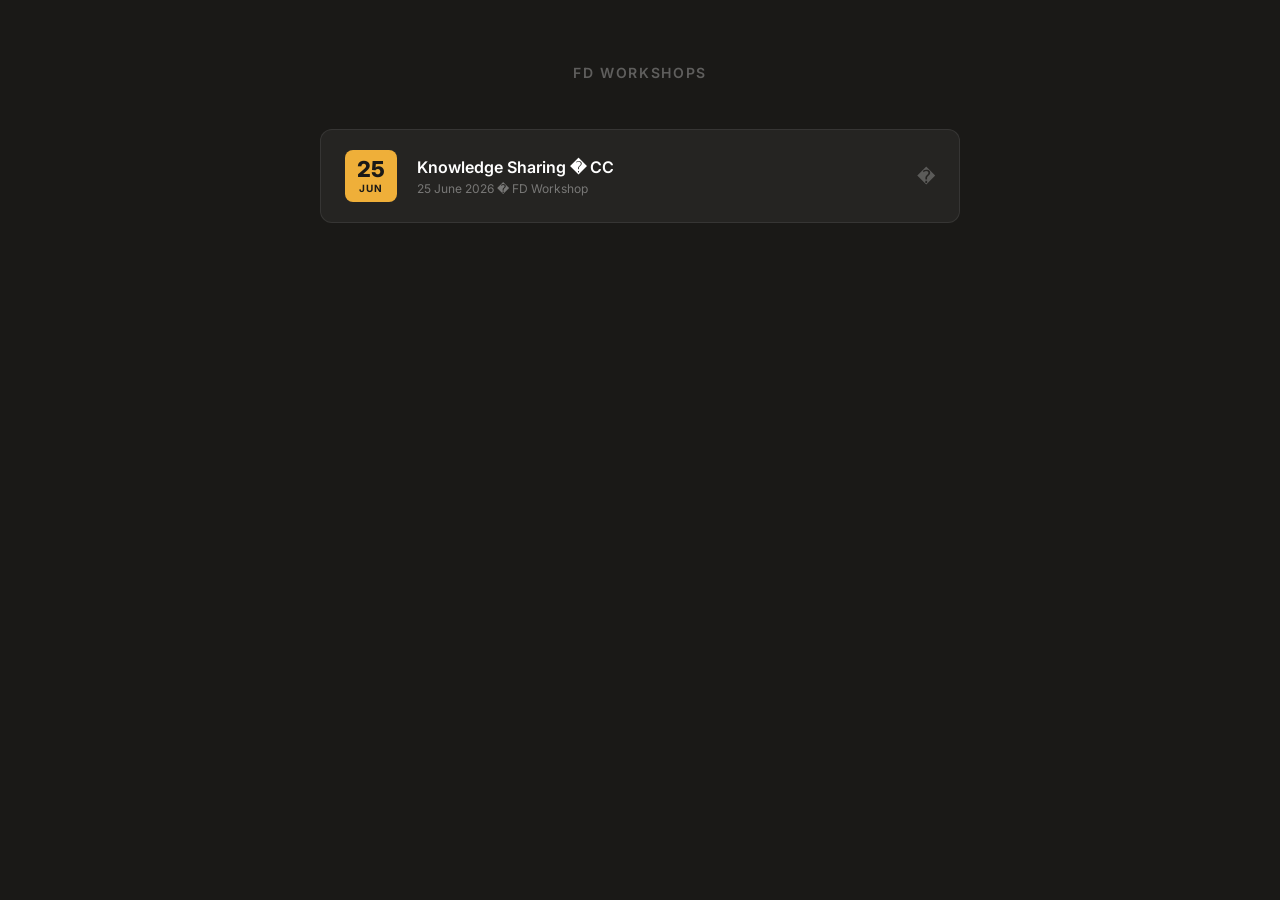
==== commit 97e086ba: "Replace index with sessions overview page" ====
--- a/index.html
+++ b/index.html
@@ -2,7 +2,7 @@
 <html lang="en">
 <head>
 <meta charset="UTF-8">
-<title>FD Workshop — Knowledge Sharing · 25 June 2026</title>
+<title>FD Workshops � Overview</title>
 <style>
 @import url('https://fonts.googleapis.com/css2?family=Inter:wght@300;400;500;600;700;800&display=swap');
 *,*::before,*::after{box-sizing:border-box;margin:0;padding:0;}
@@ -10,905 +10,34 @@
   --yellow:#EFAF39;--blue:#00B2DD;--teal:#0DBFA4;--orange:#F8763D;
   --dark:#413D3B;--mid:#978D87;--light:#C5BDB5;--bg:#F2F0EA;--white:#ffffff;
 }
-html,body{width:100%;height:100%;overflow:hidden;background:#1a1917;}
-body{font-family:'Inter',sans-serif;color:var(--dark);display:flex;flex-direction:column;align-items:center;}
-
-/* NAV */
-.nav{
-  position:fixed;top:0;left:0;right:0;height:44px;
-  background:rgba(26,25,23,0.96);backdrop-filter:blur(8px);
-  display:flex;align-items:center;justify-content:center;gap:6px;
-  z-index:1000;padding:0 16px;flex-shrink:0;
-}
-.nav-dot{width:28px;height:28px;border-radius:7px;border:none;cursor:pointer;font-family:'Inter',sans-serif;font-size:11px;font-weight:700;color:rgba(255,255,255,0.35);background:rgba(255,255,255,0.07);transition:all .2s;}
-.nav-dot:hover{background:rgba(255,255,255,0.14);color:rgba(255,255,255,0.65);}
-.nav-dot.active{background:var(--yellow);color:var(--dark);}
-.nav-label{font-size:11px;color:rgba(255,255,255,0.28);font-weight:500;padding:0 10px;min-width:120px;text-align:center;}
-.nav-arr{width:30px;height:28px;border-radius:7px;border:none;cursor:pointer;background:rgba(255,255,255,0.07);color:rgba(255,255,255,0.4);font-size:14px;transition:all .2s;}
-.nav-arr:hover{background:rgba(255,255,255,0.14);color:rgba(255,255,255,0.85);}
-
-/* SCALE WRAPPER */
-#scale-wrap{
-  position:fixed;top:44px;left:0;right:0;bottom:0;
-  display:flex;align-items:center;justify-content:center;
-}
-
-/* SLIDES */
-.slides{
-  width:1280px;height:720px;
-  position:relative;
-  background:var(--white);
-  border-radius:4px;
-  overflow:hidden;
-  box-shadow:0 24px 80px rgba(0,0,0,0.55);
-  flex-shrink:0;
-}
-
-.slide{position:absolute;inset:0;display:none;flex-direction:column;background:var(--white);}
-.slide.active{display:flex;}
-.slide::before{content:'';display:block;height:5px;flex-shrink:0;}
-.s-agenda::before{background:var(--dark);}
-.s-opening::before{background:var(--yellow);}
-.s-diag::before{background:var(--yellow);}
-.s-wall::before{background:var(--yellow);}
-.s-dir::before{background:var(--teal);}
-.s-commit::before{background:var(--orange);}
-
-/* SHARED INNER */
-.slide-inner{flex:1;display:flex;flex-direction:column;padding:20px 52px 18px;overflow:hidden;}
-
-.eyebrow{font-size:10px;font-weight:600;letter-spacing:.16em;text-transform:uppercase;color:var(--light);margin-bottom:4px;}
-.slide-title{font-size:26px;font-weight:800;color:var(--dark);letter-spacing:-.5px;line-height:1.1;}
-.slide-sub{font-size:13px;color:var(--mid);margin-top:4px;font-weight:400;}
-
-/* INPUT ZONE — always prominent below title */
-.input-zone{
-  width:100%;display:flex;gap:8px;align-items:center;justify-content:center;
-  background:var(--bg);border-radius:10px;padding:12px 16px;
-  margin-top:12px;flex-shrink:0;
-}
-.inp{border:1.5px solid var(--light);border-radius:8px;padding:8px 12px;font-family:'Inter',sans-serif;font-size:13px;color:var(--dark);outline:none;background:var(--white);transition:border-color .15s;}
-.inp:focus{border-color:var(--dark);}
-.inp::placeholder{color:var(--light);}
-.btn{border:none;border-radius:8px;padding:9px 16px;font-family:'Inter',sans-serif;font-size:12px;font-weight:700;cursor:pointer;transition:opacity .15s,transform .1s;white-space:nowrap;}
-.btn:active{transform:scale(.97);opacity:.8;}
-.btn-dark{background:var(--dark);color:var(--white);}
-.btn-yel{background:var(--yellow);color:var(--dark);}
-.btn-blue{background:var(--blue);color:var(--white);}
-.btn-ghost{background:rgba(0,0,0,0.06);color:var(--mid);font-size:11px;padding:8px 12px;}
-
-.divider{width:100%;height:1px;background:var(--bg);margin:12px 0;flex-shrink:0;}
-
-.slide-num{position:absolute;bottom:10px;right:18px;font-size:10px;color:var(--light);font-weight:500;}
-
-/* ═══════════════ SLIDE 1 — AGENDA ═══════════════ */
-.s-agenda .slide-inner{padding:14px 32px 12px;}
-.ag-top{display:flex;align-items:flex-end;justify-content:space-between;margin-bottom:10px;flex-shrink:0;}
-.ag-top h1{font-size:20px;font-weight:800;color:var(--dark);letter-spacing:-.4px;}
-.ag-top h1 em{font-style:normal;color:var(--yellow);}
-.ag-top .right{text-align:right;}
-.ag-top .right strong{display:block;font-size:13px;font-weight:700;color:var(--dark);}
-.ag-top .right span{font-size:11px;color:var(--mid);}
-
-.ag-grid{display:flex;gap:8px;flex:1;overflow:hidden;}
-.ag-slot{display:flex;flex-direction:column;border-radius:10px;overflow:hidden;position:relative;}
-.ag-slot.d60{flex:3.2;}.ag-slot.d30{flex:1.6;}.ag-slot.d-dn{flex:1.2;}
-.ag-body{flex:1;padding:10px 12px;display:flex;flex-direction:column;}
-.ag-time{font-size:10px;font-weight:700;letter-spacing:.08em;margin-bottom:2px;opacity:.7;}
-.ag-pill{display:inline-block;font-size:8px;font-weight:700;padding:1px 6px;border-radius:20px;margin-bottom:6px;letter-spacing:.04em;}
-.ag-title{font-size:11px;font-weight:700;line-height:1.2;margin-bottom:4px;}
-.ag-sub{font-size:9px;line-height:1.45;opacity:.75;flex:1;}
-.ag-spk{font-size:8px;font-weight:600;opacity:.6;margin-top:4px;padding-top:4px;border-top:.5px solid rgba(255,255,255,.2);}
-
-.ag-intro{background:var(--dark);color:var(--white);}
-.ag-intro .ag-pill{background:rgba(255,255,255,.12);color:rgba(255,255,255,.85);}
-.ag-focus{background:var(--blue);color:var(--white);}
-.ag-focus .ag-pill{background:rgba(255,255,255,.18);color:var(--white);}
-.ag-break{background:var(--bg);color:var(--dark);}
-.ag-break .ag-time{color:var(--mid);}
-.ag-break .ag-pill{background:var(--light);color:var(--dark);}
-.ag-break .ag-spk{border-top-color:var(--light);}
-.ag-region{background:var(--mid);color:var(--white);}
-.ag-region .ag-pill{background:rgba(255,255,255,.15);color:var(--white);}
-.ag-ws{background:var(--yellow);color:var(--dark);}
-.ag-ws .ag-pill{background:rgba(65,61,59,.12);color:var(--dark);}
-.ag-ws .ag-spk{border-top-color:rgba(65,61,59,.2);}
-.ag-dinner{background:var(--bg);color:var(--dark);}
-.ag-dinner .ag-body{justify-content:center;align-items:center;text-align:center;}
-.ag-dinner .ag-pill{background:var(--light);color:var(--dark);}
-
-/* Per-slot progress bar */
-.slot-prog{height:4px;background:rgba(255,255,255,.12);flex-shrink:0;}
-.ag-ws .slot-prog{background:rgba(65,61,59,.1);}
-.ag-break .slot-prog{background:rgba(0,0,0,.08);}
-.ag-dinner .slot-prog{background:rgba(0,0,0,.06);}
-.slot-prog-fill{height:100%;border-radius:0;transition:width 10s linear;}
-.ag-intro .slot-prog-fill{background:rgba(255,255,255,.6);}
-.ag-focus .slot-prog-fill{background:rgba(255,255,255,.6);}
-.ag-region .slot-prog-fill{background:rgba(255,255,255,.6);}
-.ag-ws .slot-prog-fill{background:rgba(65,61,59,.4);}
-.ag-break .slot-prog-fill{background:rgba(0,0,0,.25);}
-
-/* WS sub-blocks */
-.ws-blocks{display:flex;flex-direction:column;gap:3px;margin-top:4px;flex:1;}
-.ws-blk{border-radius:5px;padding:4px 7px;flex:1;display:flex;gap:5px;align-items:flex-start;}
-.ws-blk-dot{width:5px;height:5px;border-radius:50%;flex-shrink:0;margin-top:3px;background:rgba(65,61,59,.45);}
-.ws-blk-txt{font-size:8.5px;line-height:1.4;}
-.ws-blk-lbl{font-weight:700;font-size:8px;display:block;margin-bottom:1px;}
-.ws-b1{background:rgba(65,61,59,.09);}.ws-b2{background:rgba(65,61,59,.15);}
-.ws-b3{background:rgba(65,61,59,.21);}.ws-b4{background:rgba(65,61,59,.28);}
-
-/* Regional tags */
-.rtags{display:flex;flex-wrap:wrap;gap:3px;margin-top:5px;}
-.rtag{font-size:7.5px;font-weight:600;padding:1px 6px;border-radius:10px;background:rgba(255,255,255,.18);color:var(--white);letter-spacing:.04em;}
-
-/* Focus group tags */
-.ftag{font-size:8.5px;font-weight:600;padding:2px 6px;border-radius:4px;background:rgba(255,255,255,.18);color:var(--white);margin-top:2px;display:inline-block;}
-
-/* Day progress */
-.ag-footer{display:flex;align-items:center;gap:10px;flex-shrink:0;margin-top:8px;padding-top:7px;border-top:1px solid var(--bg);}
-.ag-footer-lbl{font-size:9px;color:var(--light);font-weight:600;white-space:nowrap;}
-.ag-prog-bar{flex:1;height:5px;background:var(--bg);border-radius:3px;overflow:hidden;}
-.ag-prog-fill{height:100%;background:var(--yellow);border-radius:3px;transition:width 10s linear;}
-.ag-prog-time{font-size:11px;font-weight:700;color:var(--dark);min-width:44px;text-align:right;}
-
-/* ═══════════════ SLIDE 2 — OPENING ═══════════════ */
-.opening-body{display:flex;gap:16px;flex:1;overflow:hidden;margin-top:4px;}
-.op-prompt{flex:0 0 340px;background:var(--dark);border-radius:12px;padding:24px;display:flex;flex-direction:column;position:relative;overflow:hidden;flex-shrink:0;}
-.op-prompt::before{content:'';position:absolute;top:-50px;right:-50px;width:160px;height:160px;border-radius:50%;background:rgba(239,175,57,.1);}
-.op-lbl{font-size:9px;font-weight:700;letter-spacing:.15em;text-transform:uppercase;color:rgba(255,255,255,.3);margin-bottom:14px;}
-.op-txt{font-size:15px;font-weight:500;color:var(--white);line-height:1.6;flex:1;position:relative;z-index:1;}
-.op-txt strong{color:var(--yellow);font-weight:700;}
-.op-hint{margin-top:16px;background:rgba(255,255,255,.07);border-radius:7px;padding:9px 12px;font-size:11px;color:rgba(255,255,255,.45);font-weight:500;position:relative;z-index:1;}
-
-.resp-panel{flex:1;display:flex;flex-direction:column;overflow:hidden;}
-.resp-hdr{display:flex;align-items:center;justify-content:space-between;margin-bottom:10px;flex-shrink:0;}
-.resp-hdr-title{font-size:11px;font-weight:700;letter-spacing:.08em;text-transform:uppercase;color:var(--light);}
-.resp-cnt{font-size:11px;font-weight:600;background:var(--bg);color:var(--mid);border-radius:20px;padding:2px 9px;}
-.resp-grid{flex:1;display:flex;flex-wrap:wrap;gap:8px;align-content:flex-start;overflow-y:auto;}
-.resp-grid::-webkit-scrollbar{width:3px;}
-.resp-grid::-webkit-scrollbar-thumb{background:var(--light);border-radius:2px;}
-.resp-card{background:var(--bg);border-radius:9px;padding:11px 13px;font-size:13px;color:var(--dark);font-weight:500;line-height:1.45;min-width:130px;max-width:210px;word-break:break-word;position:relative;animation:pop .2s ease;cursor:default;}
-.resp-name{font-size:9px;font-weight:600;color:var(--mid);margin-bottom:4px;letter-spacing:.04em;text-transform:uppercase;}
-.resp-del{position:absolute;top:5px;right:8px;font-size:9px;color:var(--light);cursor:pointer;opacity:0;transition:opacity .15s;}
-.resp-card:hover .resp-del{opacity:1;}
-.resp-empty{font-size:13px;color:var(--light);font-style:italic;margin:auto;text-align:center;line-height:1.7;}
-
-/* ═══════════════ SLIDE 3 — DIAGNOSIS ═══════════════ */
-.diag-cards{display:flex;gap:16px;flex:1;overflow:hidden;margin-top:4px;}
-.diag-card{flex:1;border-radius:12px;padding:24px 20px;display:flex;flex-direction:column;background:var(--bg);position:relative;overflow:hidden;}
-.diag-card::before{content:'';position:absolute;top:0;left:0;right:0;height:4px;border-radius:12px 12px 0 0;}
-.dc1::before{background:var(--yellow);}.dc2::before{background:var(--blue);}
-.dc-num{font-size:9px;font-weight:700;letter-spacing:.12em;text-transform:uppercase;margin-bottom:14px;}
-.dc1 .dc-num{color:var(--yellow);}.dc2 .dc-num{color:var(--blue);}
-.dc-icon{font-size:28px;margin-bottom:14px;line-height:1;}
-.dc-q{font-size:19px;font-weight:700;color:var(--dark);line-height:1.4;flex:1;}
-.dc-hint{margin-top:14px;font-size:11px;color:var(--mid);line-height:1.6;border-top:1px solid var(--light);padding-top:12px;}
-.diag-footer{width:100%;background:var(--dark);border-radius:9px;padding:12px 20px;display:flex;align-items:center;gap:14px;flex-shrink:0;margin-top:12px;}
-.diag-ft{font-size:13px;color:rgba(255,255,255,.8);flex:1;line-height:1.4;}
-.diag-ft strong{color:var(--yellow);font-weight:700;}
-.diag-timer{background:rgba(255,255,255,.08);border-radius:6px;padding:6px 13px;font-size:13px;font-weight:700;color:rgba(255,255,255,.55);flex-shrink:0;}
-
-/* ═══════════════ SLIDE 4 — WALL ═══════════════ */
-.wall-cols{display:flex;gap:0;flex:1;overflow:hidden;margin-top:4px;}
-.wall-col{flex:1;display:flex;flex-direction:column;overflow:hidden;}
-.wall-col:first-child{border-right:1px solid var(--bg);padding-right:14px;margin-right:14px;}
-.wcol-hdr{display:flex;align-items:center;gap:7px;margin-bottom:10px;flex-shrink:0;}
-.wcol-dot{width:9px;height:9px;border-radius:50%;flex-shrink:0;}
-.wcol-title{font-size:10px;font-weight:700;letter-spacing:.08em;text-transform:uppercase;}
-.wcol-cnt{margin-left:auto;font-size:10px;font-weight:600;background:var(--bg);color:var(--mid);border-radius:20px;padding:2px 8px;}
-.notes-area{flex:1;display:flex;flex-wrap:wrap;gap:7px;align-content:flex-start;overflow-y:auto;}
-.notes-area::-webkit-scrollbar{width:3px;}
-.notes-area::-webkit-scrollbar-thumb{background:var(--light);border-radius:2px;}
-.note{border-radius:6px;padding:8px 10px;font-size:12px;font-weight:500;line-height:1.4;max-width:160px;min-width:80px;word-break:break-word;position:relative;animation:pop .18s ease;flex-shrink:0;}
-.note-offer{background:#FFF3CC;color:#7a5c00;border:1px solid #f0d060;}
-.note-miss{background:#D6F3FA;color:#005a7a;border:1px solid #99d9ee;}
-.note-del{position:absolute;top:3px;right:5px;font-size:9px;cursor:pointer;opacity:0;transition:opacity .15s;}
-.note:hover .note-del{opacity:.5;}
-.wall-empty{font-size:11px;color:var(--light);font-style:italic;line-height:1.6;}
-
-/* ═══════════════ SLIDE 5 — DIRECTIONS ═══════════════ */
-.mode-row{display:flex;gap:6px;align-items:center;}
-.mtbtn{border:1.5px solid var(--bg);border-radius:7px;padding:6px 11px;font-family:'Inter',sans-serif;font-size:10px;font-weight:700;cursor:pointer;background:var(--white);color:var(--mid);transition:all .15s;}
-.mtbtn.active{border-color:var(--dark);color:var(--dark);background:var(--bg);}
-.mtbtn.voting{border-color:var(--yellow);background:var(--yellow);color:var(--dark);}
-.reset-lnk{font-size:10px;color:var(--light);cursor:pointer;text-decoration:underline;margin-left:2px;}
-.reset-lnk:hover{color:var(--mid);}
-
-/* Options grid — wraps naturally */
-.dir-grid{
-  flex:1;display:grid;grid-template-columns:repeat(3,minmax(0,1fr));gap:10px;
-  align-content:start;overflow-y:auto;margin-top:10px;min-height:0;
-}
-.dir-grid::-webkit-scrollbar{width:3px;}
-.dir-grid::-webkit-scrollbar-thumb{background:var(--light);border-radius:2px;}
-
-.dir-card{
-  border:1.5px solid var(--bg);border-radius:12px;
-  padding:14px 14px 12px;display:flex;flex-direction:column;
-  position:relative;transition:border-color .2s;overflow:hidden;
-  animation:reveal .35s ease;min-width:0;
-}
-.dir-card:hover{border-color:var(--light);}
-@keyframes reveal{from{opacity:0;transform:translateY(8px);}to{opacity:1;transform:translateY(0);}}
-.dir-card::before{content:'';position:absolute;top:0;left:0;right:0;height:3px;}
-
-/* Accent colours cycle: yellow, blue, teal, orange, purple, green … */
-.dc-0::before{background:#EFAF39;} .dc-0 .dir-ltr{color:#EFAF39;}
-.dc-0 .vote-num{color:#EFAF39;} .dc-0 .vdot{border-color:#EFAF39;} .dc-0 .vdot.on{background:#EFAF39;}
-.dc-1::before{background:#00B2DD;} .dc-1 .dir-ltr{color:#00B2DD;}
-.dc-1 .vote-num{color:#00B2DD;} .dc-1 .vdot{border-color:#00B2DD;} .dc-1 .vdot.on{background:#00B2DD;}
-.dc-2::before{background:#0DBFA4;} .dc-2 .dir-ltr{color:#0DBFA4;}
-.dc-2 .vote-num{color:#0DBFA4;} .dc-2 .vdot{border-color:#0DBFA4;} .dc-2 .vdot.on{background:#0DBFA4;}
-.dc-3::before{background:#F8763D;} .dc-3 .dir-ltr{color:#F8763D;}
-.dc-3 .vote-num{color:#F8763D;} .dc-3 .vdot{border-color:#F8763D;} .dc-3 .vdot.on{background:#F8763D;}
-.dc-4::before{background:#8B5CF6;} .dc-4 .dir-ltr{color:#8B5CF6;}
-.dc-4 .vote-num{color:#8B5CF6;} .dc-4 .vdot{border-color:#8B5CF6;} .dc-4 .vdot.on{background:#8B5CF6;}
-.dc-5::before{background:#22C55E;} .dc-5 .dir-ltr{color:#22C55E;}
-.dc-5 .vote-num{color:#22C55E;} .dc-5 .vdot{border-color:#22C55E;} .dc-5 .vdot.on{background:#22C55E;}
-
-.dir-ltr{font-size:9px;font-weight:700;letter-spacing:.1em;text-transform:uppercase;margin-bottom:6px;}
-.dir-icon{font-size:18px;margin-bottom:5px;line-height:1;}
-.dir-title{font-size:13px;font-weight:700;color:var(--dark);margin-bottom:5px;line-height:1.2;}
-.dir-desc{font-size:11px;color:var(--mid);line-height:1.5;flex:1;}
-
-.vote-zone{display:none;margin-top:8px;padding-top:8px;border-top:1px solid var(--bg);text-align:center;}
-.vote-zone.show{display:block;}
-.vote-num{font-size:18px;font-weight:800;}
-.vote-sub{font-size:8px;color:var(--mid);font-weight:600;letter-spacing:.06em;text-transform:uppercase;margin-bottom:5px;}
-.vote-dots{display:flex;flex-wrap:wrap;gap:3px;justify-content:center;margin-bottom:4px;}
-.vdot{width:8px;height:8px;border-radius:50%;border:1.5px solid;cursor:pointer;transition:all .12s;}
-.vote-btns{display:flex;gap:4px;justify-content:center;}
-.vbtn{border:none;border-radius:5px;padding:3px 9px;font-size:11px;font-weight:700;cursor:pointer;font-family:'Inter',sans-serif;background:var(--bg);color:var(--dark);}
-
-/* Add extra option — small, bottom bar */
-.add-option-bar{
-  display:flex;gap:8px;align-items:center;justify-content:center;
-  flex-shrink:0;margin-top:8px;padding-top:8px;
-  border-top:1px solid var(--bg);
-}
-.add-opt-inp{border:1.5px solid var(--light);border-radius:7px;padding:6px 10px;font-family:'Inter',sans-serif;font-size:12px;color:var(--dark);outline:none;background:var(--white);}
-.add-opt-inp:focus{border-color:var(--dark);}
-.add-opt-inp::placeholder{color:var(--light);}
-.add-opt-btn{border:none;border-radius:7px;padding:6px 13px;font-family:'Inter',sans-serif;font-size:11px;font-weight:700;cursor:pointer;background:var(--bg);color:var(--mid);transition:all .15s;}
-.add-opt-btn:hover{background:var(--dark);color:var(--white);}
-
-/* ═══════════════ SLIDE 6 — COMMITMENT ═══════════════ */
-.col-heads{width:100%;display:grid;grid-template-columns:3fr 1.5fr 1.5fr 30px;gap:10px;flex-shrink:0;margin-bottom:6px;}
-.col-hd{font-size:9px;font-weight:700;letter-spacing:.12em;text-transform:uppercase;color:var(--light);padding:0 4px;}
-.c-empty{flex:1;display:flex;flex-direction:column;align-items:center;justify-content:center;gap:8px;text-align:center;}
-.c-empty-q{font-size:18px;font-weight:700;color:var(--light);line-height:1.5;}
-.c-empty-s{font-size:12px;color:var(--light);font-style:italic;}
-.c-list{flex:1;overflow-y:auto;display:flex;flex-direction:column;gap:7px;}
-.c-list::-webkit-scrollbar{width:3px;}
-.c-list::-webkit-scrollbar-thumb{background:var(--light);border-radius:2px;}
-.c-row{display:grid;grid-template-columns:3fr 1.5fr 1.5fr 30px;gap:10px;align-items:center;background:var(--bg);border-radius:9px;padding:12px 13px;animation:slide-in .2s ease;}
-@keyframes slide-in{from{transform:translateY(-5px);opacity:0;}to{transform:translateY(0);opacity:1;}}
-.c-what{font-size:14px;font-weight:600;color:var(--dark);line-height:1.3;}
-.c-who-badge{display:inline-block;background:var(--dark);color:var(--white);border-radius:20px;padding:3px 10px;font-size:11px;font-weight:700;}
-.c-when{font-size:12px;color:var(--mid);font-weight:500;}
-.c-del{cursor:pointer;color:var(--light);font-size:12px;text-align:center;user-select:none;}
-.c-del:hover{color:var(--mid);}
-.c-footer{width:100%;background:var(--dark);border-radius:9px;padding:12px 20px;display:flex;align-items:center;gap:12px;flex-shrink:0;margin-top:10px;}
-.c-footer.hidden{display:none;}
-.cf-txt{font-size:12px;color:rgba(255,255,255,.75);flex:1;line-height:1.4;}
-.cf-txt strong{color:var(--yellow);font-weight:700;}
-.cf-pill{background:rgba(255,255,255,.08);border-radius:6px;padding:5px 12px;font-size:12px;font-weight:700;color:rgba(255,255,255,.6);white-space:nowrap;flex-shrink:0;}
-
-@keyframes pop{from{transform:scale(.85);opacity:0;}to{transform:scale(1);opacity:1;}}
+html,body{min-height:100%;background:#1a1917;font-family:'Inter',sans-serif;color:var(--white);}
+body{display:flex;flex-direction:column;align-items:center;padding:64px 24px 80px;}
+h1{font-size:14px;font-weight:600;letter-spacing:.12em;text-transform:uppercase;color:rgba(255,255,255,0.3);margin-bottom:48px;}
+.sessions{width:100%;max-width:640px;display:flex;flex-direction:column;gap:12px;}
+.session{display:flex;align-items:center;gap:20px;background:rgba(255,255,255,0.05);border:1px solid rgba(255,255,255,0.08);border-radius:12px;padding:20px 24px;text-decoration:none;color:inherit;transition:background .2s,border-color .2s;}
+.session:hover{background:rgba(255,255,255,0.09);border-color:rgba(255,255,255,0.18);}
+.date-badge{flex-shrink:0;background:var(--yellow);color:#1a1917;border-radius:8px;padding:8px 12px;text-align:center;min-width:52px;}
+.date-badge .day{font-size:22px;font-weight:800;line-height:1;}
+.date-badge .mon{font-size:10px;font-weight:700;letter-spacing:.08em;text-transform:uppercase;margin-top:2px;}
+.info{display:flex;flex-direction:column;gap:4px;}
+.info .name{font-size:16px;font-weight:600;}
+.info .meta{font-size:12px;color:rgba(255,255,255,0.38);font-weight:400;}
+.arrow{margin-left:auto;font-size:18px;color:rgba(255,255,255,0.25);flex-shrink:0;}
 </style>
 </head>
 <body>
+<h1>FD Workshops</h1>
+<div class="sessions">
 
-<nav class="nav">
-  <button class="nav-arr" onclick="goSlide(current-1)">&#8592;</button>
-  <button class="nav-dot active" onclick="goSlide(0)" id="nd0">📅</button>
-  <button class="nav-dot" onclick="goSlide(1)" id="nd1">👋</button>
-  <button class="nav-dot" onclick="goSlide(2)" id="nd2">📝</button>
-  <button class="nav-dot" onclick="goSlide(3)" id="nd3">📌</button>
-  <button class="nav-dot" onclick="goSlide(4)" id="nd4">🗳</button>
-  <button class="nav-dot" onclick="goSlide(5)" id="nd5">✅</button>
-  <button class="nav-arr" onclick="goSlide(current+1)">&#8594;</button>
-  <span class="nav-label" id="nav-label">Agenda</span>
-</nav>
+  <a class="session" href="20260625_FD_CC.html">
+    <div class="date-badge"><div class="day">25</div><div class="mon">Jun</div></div>
+    <div class="info">
+      <span class="name">Knowledge Sharing � CC</span>
+      <span class="meta">25 June 2026 � FD Workshop</span>
+    </div>
+    <span class="arrow">�</span>
+  </a>
 
-<div id="scale-wrap">
-<div class="slides">
-
-<!-- ══════════════════════════════════════════
-     SLIDE 1 — AGENDA
-══════════════════════════════════════════ -->
-<div class="slide s-agenda active" id="slide-0">
-<div class="slide-inner">
-  <div class="ag-top">
-    <div>
-      <h1>Flexso <em>Digital</em> — Team Day</h1>
-      <div style="font-size:10px;color:var(--mid);margin-top:2px;letter-spacing:.08em;font-weight:600;text-transform:uppercase;">Thursday 25 June 2026</div>
-    </div>
-    <div class="right">
-      <strong id="live-time">--:--</strong>
-      <span>All regions present</span>
-    </div>
-  </div>
-
-  <div class="ag-grid">
-
-    <div class="ag-slot ag-intro d60">
-      <div class="ag-body">
-        <div class="ag-time">13:00</div>
-        <div class="ag-pill">60 min</div>
-        <div class="ag-title">Intro & FD Goals</div>
-        <div class="ag-sub">Direction, key initiatives & priorities. Where are we as Flexso Digital?</div>
-        <div class="ag-spk">David Pierre · Patrick van Nierop · Nicolas V.</div>
-      </div>
-      <div class="slot-prog"><div class="slot-prog-fill" id="sp0" style="width:0%"></div></div>
-    </div>
-
-    <div class="ag-slot ag-focus d60">
-      <div class="ag-body">
-        <div class="ag-time">14:00</div>
-        <div class="ag-pill">60 min</div>
-        <div class="ag-title">Focus Groups</div>
-        <div class="ag-sub">Practice areas: what we're building, where we're headed.</div>
-        <div style="margin-top:5px;display:flex;flex-direction:column;gap:2px;">
-          <span class="ftag">S/4 Development</span>
-          <span class="ftag">BTP</span>
-          <span class="ftag">Integration</span>
-        </div>
-      </div>
-      <div class="slot-prog"><div class="slot-prog-fill" id="sp1" style="width:0%"></div></div>
-    </div>
-
-    <div class="ag-slot ag-break d30">
-      <div class="ag-body">
-        <div class="ag-time">15:00</div>
-        <div class="ag-pill">30 min</div>
-        <div class="ag-title">Break & buffer</div>
-        <div class="ag-sub">Coffee, stretch, catch up.</div>
-      </div>
-      <div class="slot-prog" style="background:rgba(0,0,0,.07);"><div class="slot-prog-fill" id="sp2" style="width:0%;background:rgba(0,0,0,.25);"></div></div>
-    </div>
-
-    <div class="ag-slot ag-region d60">
-      <div class="ag-body">
-        <div class="ag-time">15:30</div>
-        <div class="ag-pill">60 min</div>
-        <div class="ag-title">Regional Teams</div>
-        <div class="ag-sub">Each region: what they're working on, what they've learned, who they are.</div>
-        <div class="rtags">
-          <span class="rtag">Leuven</span>
-          <span class="rtag">Netherlands</span>
-          <span class="rtag">Luxembourg</span>
-          <span class="rtag">Manila</span>
-        </div>
-      </div>
-      <div class="slot-prog"><div class="slot-prog-fill" id="sp3" style="width:0%"></div></div>
-    </div>
-
-    <div class="ag-slot ag-ws d60">
-      <div class="ag-body">
-        <div class="ag-time">16:30</div>
-        <div class="ag-pill">60 min</div>
-        <div class="ag-title">Knowledge Sharing Workshop</div>
-        <div class="ws-blocks">
-          <div class="ws-blk ws-b1"><div class="ws-blk-dot"></div><div class="ws-blk-txt"><span class="ws-blk-lbl">16:30 — Opening (5')</span>Find someone you don't know well. 60 sec each — something you're quietly proud of.</div></div>
-          <div class="ws-blk ws-b2"><div class="ws-blk-dot"></div><div class="ws-blk-txt"><span class="ws-blk-lbl">16:35 — Shared diagnosis (15')</span>Post-its: what can we offer? What are we missing? Two columns, look for patterns.</div></div>
-          <div class="ws-blk ws-b3"><div class="ws-blk-dot"></div><div class="ws-blk-txt"><span class="ws-blk-lbl">16:50 — Choose a direction (25')</span>3 options revealed one by one · group discusses · dot voting decides.</div></div>
-          <div class="ws-blk ws-b4"><div class="ws-blk-dot"></div><div class="ws-blk-txt"><span class="ws-blk-lbl">17:15 — Commitment (15')</span>One action · one name · one date. Visible on screen. Photo = the record.</div></div>
-        </div>
-      </div>
-      <div class="slot-prog" style="background:rgba(65,61,59,.1);"><div class="slot-prog-fill" id="sp4" style="width:0%;background:rgba(65,61,59,.4);"></div></div>
-    </div>
-
-    <div class="ag-slot ag-dinner d-dn">
-      <div class="ag-body">
-        <div class="ag-time">17:30</div>
-        <div class="ag-pill">Evening</div>
-        <div style="font-size:22px;margin:6px 0;">🍽</div>
-        <div class="ag-title">Dinner</div>
-        <div class="ag-sub">FAIM</div>
-      </div>
-    </div>
-
-  </div>
-
-  <div class="ag-footer">
-    <div class="ag-footer-lbl">Day progress</div>
-    <div class="ag-prog-bar"><div class="ag-prog-fill" id="day-prog" style="width:0%"></div></div>
-    <div class="ag-prog-time" id="prog-now">--:--</div>
-  </div>
 </div>
-<div class="slide-num">1 / 6</div>
-</div>
-
-
-<!-- ══════════════════════════════════════════
-     SLIDE 2 — OPENING
-══════════════════════════════════════════ -->
-<div class="slide s-opening" id="slide-1">
-<div class="slide-inner">
-  <div style="text-align:center;">
-    <div class="eyebrow">Block 1 · 16:30 · Opening activation</div>
-    <div class="slide-title">Find someone you don't know well</div>
-    <div class="slide-sub">60 seconds each — then share what you heard with the group</div>
-  </div>
-
-  <div class="input-zone">
-    <input class="inp" id="resp-name" placeholder="Their name…" style="width:140px;">
-    <input class="inp" id="resp-text" placeholder="What did they tell you they were proud of?…" style="width:380px;">
-    <button class="btn btn-yel" onclick="addResp()">Add ↵</button>
-    <button class="btn btn-ghost" onclick="clearResps()">Clear all</button>
-  </div>
-
-  <div class="divider"></div>
-
-  <div class="opening-body">
-    <div class="op-prompt">
-      <div class="op-lbl">The prompt</div>
-      <div class="op-txt">Tell them something you worked on recently that you're <strong>quietly proud of</strong> — but that the others here <strong>probably don't know about</strong>.</div>
-      <div class="op-hint">⏱ 60 seconds per person · then switch</div>
-    </div>
-    <div class="resp-panel">
-      <div class="resp-hdr">
-        <div class="resp-hdr-title">What did we hear?</div>
-        <div class="resp-cnt" id="resp-cnt">0</div>
-      </div>
-      <div class="resp-grid" id="resp-grid">
-        <div class="resp-empty" id="resp-empty">Stories appear here as people share<br>what they heard from their partner.</div>
-      </div>
-    </div>
-  </div>
-</div>
-<div class="slide-num">2 / 6</div>
-</div>
-
-
-<!-- ══════════════════════════════════════════
-     SLIDE 3 — DIAGNOSIS
-══════════════════════════════════════════ -->
-<div class="slide s-diag" id="slide-2">
-<div class="slide-inner">
-  <div style="text-align:center;">
-    <div class="eyebrow">Block 2 · 16:35 · Shared diagnosis</div>
-    <div class="slide-title">What's actually missing?</div>
-    <div class="slide-sub">Write each answer on a separate post-it · take 5 minutes</div>
-  </div>
-
-  <div class="diag-cards">
-    <div class="diag-card dc1">
-      <div class="dc-num">Question 1</div>
-      <div class="dc-icon">💡</div>
-      <div class="dc-q">Something I know or do that a colleague in another region could really benefit from.</div>
-      <div class="dc-hint">A tool, method, shortcut, or lesson you've figured out that others in another region might not know about.</div>
-    </div>
-    <div class="diag-card dc2">
-      <div class="dc-num">Question 2</div>
-      <div class="dc-icon">🔁</div>
-      <div class="dc-q">A moment where I had to figure something out — that someone else already knew.</div>
-      <div class="dc-hint">A time you reinvented the wheel. A project lesson that existed somewhere but wasn't shared. Solved twice.</div>
-    </div>
-  </div>
-
-  <div class="diag-footer">
-    <span style="font-size:16px;">📝</span>
-    <div class="diag-ft"><strong>One idea per post-it.</strong> We'll cluster them together on the next screen.</div>
-    <div class="diag-timer">⏱ 5 minutes</div>
-  </div>
-</div>
-<div class="slide-num">3 / 6</div>
-</div>
-
-
-<!-- ══════════════════════════════════════════
-     SLIDE 4 — POST-IT WALL
-══════════════════════════════════════════ -->
-<div class="slide s-wall" id="slide-3">
-<div class="slide-inner">
-  <div style="text-align:center;">
-    <div class="eyebrow">Block 2 · Post-it wall</div>
-    <div class="slide-title">What did we hear?</div>
-    <div class="slide-sub">Type each post-it and place it in the right column</div>
-  </div>
-
-  <div class="input-zone">
-    <input class="inp" id="note-text" placeholder="Type a post-it…" style="width:300px;">
-    <button class="btn btn-yel" onclick="addNote('offer')">💡 We can offer</button>
-    <button class="btn btn-blue" onclick="addNote('miss')">🔁 We're missing</button>
-    <button class="btn btn-ghost" onclick="clearWall()">Clear all</button>
-  </div>
-
-  <div class="divider"></div>
-
-  <div class="wall-cols">
-    <div class="wall-col">
-      <div class="wcol-hdr">
-        <div class="wcol-dot" style="background:var(--yellow);"></div>
-        <div class="wcol-title" style="color:var(--dark);">What we can offer</div>
-        <div class="wcol-cnt" id="cnt-offer">0</div>
-      </div>
-      <div class="notes-area" id="col-offer">
-        <div class="wall-empty" id="he-offer">Post-its from question 1 —<br>knowledge & skills we have to share.</div>
-      </div>
-    </div>
-    <div class="wall-col">
-      <div class="wcol-hdr">
-        <div class="wcol-dot" style="background:var(--blue);"></div>
-        <div class="wcol-title" style="color:var(--dark);">What we're missing</div>
-        <div class="wcol-cnt" id="cnt-miss">0</div>
-      </div>
-      <div class="notes-area" id="col-miss">
-        <div class="wall-empty" id="he-miss">Post-its from question 2 —<br>moments where knowledge wasn't shared.</div>
-      </div>
-    </div>
-  </div>
-</div>
-<div class="slide-num">4 / 6</div>
-</div>
-
-
-<!-- ══════════════════════════════════════════
-     SLIDE 5 — DIRECTIONS
-══════════════════════════════════════════ -->
-<div class="slide s-dir" id="slide-4">
-<div class="slide-inner">
-  <div style="display:flex;align-items:flex-end;justify-content:space-between;">
-    <div>
-      <div class="eyebrow">Block 3 · 16:50 · Choose a direction</div>
-      <div class="slide-title">Which approach do we commit to?</div>
-    </div>
-    <div class="mode-row">
-      <button class="mtbtn active" id="mb-disc" onclick="setDirMode('disc')">💬 Discussion</button>
-      <button class="mtbtn" id="mb-vote" onclick="setDirMode('vote')">🟡 Dot voting</button>
-      <span class="reset-lnk" onclick="resetDirVotes()">reset votes</span>
-    </div>
-  </div>
-
-  <!-- Options grid -->
-  <div class="dir-grid" id="dir-grid"></div>
-
-  <!-- Bottom bar: add option + reveal -->
-  <div class="add-option-bar">
-    <span style="font-size:10px;font-weight:600;letter-spacing:.08em;text-transform:uppercase;color:var(--light);">Add idea</span>
-    <input class="add-opt-inp" id="opt-title" placeholder="Title…" style="width:180px;">
-    <input class="add-opt-inp" id="opt-desc"  placeholder="Short description…" style="width:280px;">
-    <button class="add-opt-btn" onclick="addLiveIdea()">Add ↵</button>
-    <div style="width:1px;height:20px;background:var(--bg);margin:0 4px;flex-shrink:0;"></div>
-    <button id="reveal-next-btn" class="btn btn-dark" style="font-size:11px;padding:7px 14px;flex-shrink:0;" onclick="revealPreset()" disabled>Reveal next option</button>
-  </div>
-</div>
-<div class="slide-num">5 / 6</div>
-</div>
-
-
-<!-- ══════════════════════════════════════════
-     SLIDE 6 — COMMITMENT
-══════════════════════════════════════════ -->
-<div class="slide s-commit" id="slide-5">
-<div class="slide-inner">
-  <div style="text-align:center;">
-    <div class="eyebrow">Block 4 · 17:15 · Commitment</div>
-    <div class="slide-title">One action. One name. One date.</div>
-    <div class="slide-sub">Who does something with this before we go to dinner?</div>
-  </div>
-
-  <div class="input-zone">
-    <input class="inp" id="c-what" placeholder="What will happen…" style="width:280px;">
-    <input class="inp" id="c-who"  placeholder="Who does it" style="width:150px;">
-    <input class="inp" id="c-when" placeholder="By when" style="width:120px;">
-    <button class="btn btn-dark" onclick="addCommit()">Add ↵</button>
-    <button class="btn btn-ghost" onclick="clearCommits()">Clear</button>
-  </div>
-
-  <div class="divider"></div>
-
-  <div class="col-heads">
-    <div class="col-hd">What</div>
-    <div class="col-hd">Who</div>
-    <div class="col-hd">By when</div>
-    <div></div>
-  </div>
-
-  <div id="c-empty" class="c-empty">
-    <div class="c-empty-q">"Who does something with this<br>before we go to dinner?"</div>
-    <div class="c-empty-s">One action · one name · one date.</div>
-  </div>
-
-  <div class="c-list" id="c-list" style="display:none;"></div>
-
-  <div class="c-footer hidden" id="c-footer">
-    <span style="font-size:14px;">✅</span>
-    <div class="cf-txt">These commitments belong to <strong>the team</strong>. Take a photo before dinner — that's the record.</div>
-    <div class="cf-pill" id="c-pill">0 commitments</div>
-  </div>
-</div>
-<div class="slide-num">6 / 6</div>
-</div>
-
-</div><!-- /slides -->
-</div><!-- /scale-wrap -->
-
-<script>
-/* ── NAV ── */
-let current = 0;
-const labels = ['Agenda','Opening','Diagnosis','Post-it wall','Directions','Commitment'];
-function goSlide(n) {
-  n = Math.max(0, Math.min(5, n));
-  document.getElementById('slide-'+current).classList.remove('active');
-  document.getElementById('nd'+current).classList.remove('active');
-  current = n;
-  document.getElementById('slide-'+current).classList.add('active');
-  document.getElementById('nd'+current).classList.add('active');
-  document.getElementById('nav-label').textContent = labels[current];
-}
-document.addEventListener('keydown', e => {
-  if (e.target.tagName === 'INPUT') return;
-  if (e.key==='ArrowRight'||e.key==='ArrowDown') goSlide(current+1);
-  if (e.key==='ArrowLeft'||e.key==='ArrowUp') goSlide(current-1);
-});
-
-/* ── SCALE — fit entire slide in available space ── */
-function scaleSlides() {
-  const wrap = document.getElementById('scale-wrap');
-  const avW = wrap.clientWidth;
-  const avH = wrap.clientHeight;
-  const scale = Math.min(avW / 1280, avH / 720);
-  document.querySelector('.slides').style.transform = 'scale('+scale+')';
-}
-window.addEventListener('resize', scaleSlides);
-scaleSlides();
-
-/* ── AGENDA CLOCK ── */
-function updateClock() {
-  const now = new Date();
-  const hh = String(now.getHours()).padStart(2,'0');
-  const mm = String(now.getMinutes()).padStart(2,'0');
-  const t = hh+':'+mm;
-  document.getElementById('live-time').textContent = t;
-  document.getElementById('prog-now').textContent = t;
-  const nowMin = now.getHours()*60 + now.getMinutes();
-  const dayStart = 13*60, dayEnd = 17*60+30;
-  const dayPct = Math.max(0,Math.min(100,(nowMin-dayStart)/(dayEnd-dayStart)*100));
-  document.getElementById('day-prog').style.width = dayPct.toFixed(1)+'%';
-  const slots=[
-    {id:'sp0',s:13*60,e:14*60},{id:'sp1',s:14*60,e:15*60},
-    {id:'sp2',s:15*60,e:15*60+30},{id:'sp3',s:15*60+30,e:16*60+30},
-    {id:'sp4',s:16*60+30,e:17*60+30}
-  ];
-  slots.forEach(sl=>{
-    const p = Math.max(0,Math.min(100,(nowMin-sl.s)/(sl.e-sl.s)*100));
-    document.getElementById(sl.id).style.width = p.toFixed(1)+'%';
-  });
-}
-updateClock(); setInterval(updateClock, 15000);
-
-/* ── HELPERS ── */
-function esc(t){return t.replace(/&/g,'&amp;').replace(/</g,'&lt;').replace(/>/g,'&gt;');}
-
-/* ── SLIDE 2: OPENING ── */
-let respCount=0;
-document.getElementById('resp-text').addEventListener('keydown',e=>{if(e.key==='Enter')addResp();});
-function addResp(){
-  const name=document.getElementById('resp-name').value.trim();
-  const text=document.getElementById('resp-text').value.trim();
-  if(!text) return;
-  const empty=document.getElementById('resp-empty');
-  if(empty) empty.remove();
-  const grid=document.getElementById('resp-grid');
-  const card=document.createElement('div');
-  card.className='resp-card';
-  const delId='rd'+(Date.now());
-  card.innerHTML=`<span class="resp-del" onclick="this.parentElement.remove();respCount=Math.max(0,respCount-1);document.getElementById('resp-cnt').textContent=respCount;">✕</span>${name?'<div class="resp-name">'+esc(name)+'</div>':''}${esc(text)}`;
-  grid.appendChild(card);
-  respCount++;
-  document.getElementById('resp-cnt').textContent=respCount;
-  document.getElementById('resp-name').value='';
-  document.getElementById('resp-text').value='';
-  document.getElementById('resp-name').focus();
-}
-function clearResps(){
-  if(!confirm('Clear all responses?')) return;
-  respCount=0;
-  document.getElementById('resp-cnt').textContent=0;
-  document.getElementById('resp-grid').innerHTML='<div class="resp-empty" id="resp-empty">Stories appear here as people share<br>what they heard from their partner.</div>';
-}
-
-/* ── SLIDE 4: POST-IT WALL ── */
-let offerCnt=0,missCnt=0;
-document.getElementById('note-text').addEventListener('keydown',e=>{if(e.key==='Enter')addNote('offer');});
-function addNote(col){
-  const text=document.getElementById('note-text').value.trim();
-  if(!text) return;
-  const area=document.getElementById('col-'+col);
-  const hint=document.getElementById('he-'+col);
-  if(hint) hint.remove();
-  const note=document.createElement('div');
-  note.className='note note-'+col;
-  if(col==='offer'){
-    note.innerHTML=`<span class="note-del" onclick="this.parentElement.remove();offerCnt=Math.max(0,offerCnt-1);document.getElementById('cnt-offer').textContent=offerCnt;">✕</span>${esc(text)}`;
-    area.appendChild(note); offerCnt++; document.getElementById('cnt-offer').textContent=offerCnt;
-  } else {
-    note.innerHTML=`<span class="note-del" onclick="this.parentElement.remove();missCnt=Math.max(0,missCnt-1);document.getElementById('cnt-miss').textContent=missCnt;">✕</span>${esc(text)}`;
-    area.appendChild(note); missCnt++; document.getElementById('cnt-miss').textContent=missCnt;
-  }
-  document.getElementById('note-text').value='';
-  document.getElementById('note-text').focus();
-}
-function clearWall(){
-  if(!confirm('Clear all post-its?')) return;
-  offerCnt=missCnt=0;
-  document.getElementById('cnt-offer').textContent=0;
-  document.getElementById('cnt-miss').textContent=0;
-  document.getElementById('col-offer').innerHTML='<div class="wall-empty" id="he-offer">Post-its from question 1 —<br>knowledge & skills we have to share.</div>';
-  document.getElementById('col-miss').innerHTML='<div class="wall-empty" id="he-miss">Post-its from question 2 —<br>moments where knowledge wasn\'t shared.</div>';
-}
-
-/* ── SLIDE 5: DIRECTIONS ── */
-var LETTERS = 'ABCDEFGHIJKLMNOPQRSTUVWXYZ';
-var EMOJIS  = ['💡','📣','🗺️','🤝','🔗','🌱','⚡','🎯','🔍','📚','🛠️','🚀'];
-var COLORS  = [0,1,2,3,4,5];
-var liveIdeas = [];
-var presets = [
-  { title: 'Buddy system', desc: 'Each region pairs one person with a fixed buddy in another region. A short monthly check-in, no agenda, just staying in touch.', votes: 0 },
-  { title: 'Monthly knowledge session', desc: 'Once a month, one region or colleague shares something they have learned. 20 minutes, online, open to everyone.', votes: 0 },
-  { title: 'Who knows what', desc: 'A simple living page where everyone lists what they are strong at. Not a CV, but call me if you need this.', votes: 0 }
-];
-var presetsShown = 0;
-var dirMode = 'disc';
-
-document.getElementById('opt-desc').addEventListener('keydown', function(e){ if(e.key==='Enter') addLiveIdea(); });
-document.getElementById('opt-title').addEventListener('keydown', function(e){ if(e.key==='Enter') document.getElementById('opt-desc').focus(); });
-
-function addLiveIdea() {
-  var title = document.getElementById('opt-title').value.trim();
-  var desc  = document.getElementById('opt-desc').value.trim();
-  if (!title) { document.getElementById('opt-title').focus(); return; }
-  liveIdeas.push({ title: title, desc: desc, votes: 0 });
-  document.getElementById('opt-title').value = '';
-  document.getElementById('opt-desc').value  = '';
-  document.getElementById('opt-title').focus();
-  renderDirGrid();
-}
-
-function revealPreset() {
-  if (presetsShown >= presets.length) return;
-  presetsShown++;
-  renderDirGrid();
-  updateRevealBtn();
-}
-
-function updateRevealBtn() {
-  var btn = document.getElementById('reveal-next-btn');
-  var left = presets.length - presetsShown;
-  if (left <= 0) { btn.textContent = 'All suggestions shown ✓'; btn.disabled = true; }
-  else { btn.textContent = 'Suggest option (' + left + ' left)'; btn.disabled = false; }
-}
-
-function removeLiveIdea(idx) { liveIdeas.splice(idx, 1); renderDirGrid(); }
-
-function addDirVote(type, idx) {
-  var a = (type === 'live') ? liveIdeas : presets;
-  if (a[idx]) { a[idx].votes++; renderDirGrid(); }
-}
-function remDirVote(type, idx) {
-  var a = (type === 'live') ? liveIdeas : presets;
-  if (a[idx] && a[idx].votes > 0) { a[idx].votes--; renderDirGrid(); }
-}
-function resetDirVotes() {
-  if (!confirm('Reset all votes?')) return;
-  liveIdeas.concat(presets).forEach(function(o){ o.votes = 0; });
-  renderDirGrid();
-}
-
-function setDirMode(m) {
-  dirMode = m;
-  document.getElementById('mb-disc').classList.toggle('active', m === 'disc');
-  document.getElementById('mb-disc').classList.remove('voting');
-  document.getElementById('mb-vote').classList.toggle('active', m === 'vote');
-  document.getElementById('mb-vote').classList.toggle('voting', m === 'vote');
-  renderDirGrid();
-}
-
-function renderDirGrid() {
-  var grid = document.getElementById('dir-grid');
-  grid.innerHTML = '';
-
-  var live  = liveIdeas.map(function(o,i){ return { title:o.title, desc:o.desc, votes:o.votes, type:'live',   idx:i }; });
-  var shown = presets.slice(0, presetsShown).map(function(o,i){ return { title:o.title, desc:o.desc, votes:o.votes, type:'preset', idx:i }; });
-  var all   = live.concat(shown);
-
-  if (all.length === 0) {
-    var hint = document.createElement('div');
-    hint.style.cssText = 'grid-column:1/-1;color:var(--light);font-size:13px;font-style:italic;text-align:center;padding:48px 0;line-height:1.8;';
-    hint.textContent = 'Type an idea below — it appears here instantly.';
-    grid.appendChild(hint);
-    return;
-  }
-
-  all.forEach(function(opt, gi) {
-    var letter   = LETTERS[gi % LETTERS.length];
-    var emoji    = EMOJIS[gi % EMOJIS.length];
-    var colorCls = 'dc-' + COLORS[gi % COLORS.length];
-    var votes    = opt.votes || 0;
-    var isLive   = opt.type === 'live';
-
-    var card = document.createElement('div');
-    card.className = 'dir-card ' + colorCls;
-    card.dataset.type = opt.type;
-    card.dataset.idx  = opt.idx;
-
-    var dotsHtml = buildDots(votes);
-    var voteHtml = '<div class="vote-zone' + (dirMode === 'vote' ? ' show' : '') + '">'
-      + '<div class="vote-num">' + votes + '</div>'
-      + '<div class="vote-sub">votes</div>'
-      + '<div class="vote-dots">' + dotsHtml + '</div>'
-      + '<div class="vote-btns">'
-      + '<button class="vbtn dir-vote-add">+ vote</button>'
-      + '<button class="vbtn dir-vote-rem">−</button>'
-      + '</div></div>';
-
-    card.innerHTML =
-      '<div class="dir-ltr">Option ' + letter + '</div>'
-      + '<div class="dir-icon">' + emoji + '</div>'
-      + '<div class="dir-title">' + esc(opt.title) + '</div>'
-      + '<div class="dir-desc">' + esc(opt.desc || '') + '</div>'
-      + voteHtml
-      + (isLive ? '<span class="opt-del-btn" style="position:absolute;top:7px;right:9px;font-size:9px;color:var(--light);cursor:pointer;opacity:0;transition:opacity .15s;">&#x2715;</span>' : '');
-
-    card.querySelector('.dir-vote-add').addEventListener('click', function(){ addDirVote(opt.type, opt.idx); });
-    card.querySelector('.dir-vote-rem').addEventListener('click', function(){ remDirVote(opt.type, opt.idx); });
-
-    if (isLive) {
-      var del = card.querySelector('.opt-del-btn');
-      del.addEventListener('click', function(){ removeLiveIdea(opt.idx); });
-      card.addEventListener('mouseenter', function(){ del.style.opacity='1'; });
-      card.addEventListener('mouseleave', function(){ del.style.opacity='0'; });
-    }
-
-    grid.appendChild(card);
-  });
-}
-
-function buildDots(count) {
-  var h = '';
-  var s = Math.min(count, 14);
-  for (var i = 0; i < s; i++) h += '<div class="vdot on"></div>';
-  if (count > 14) h += '<span style="font-size:9px;color:var(--mid);">+' + (count-14) + '</span>';
-  return h;
-}
-
-renderDirGrid();
-updateRevealBtn();
-
-/* ── SLIDE 6: COMMITMENT ── */
-let commits=[];
-['c-what','c-who','c-when'].forEach(id=>document.getElementById(id).addEventListener('keydown',e=>{if(e.key==='Enter')addCommit();}));
-function addCommit(){
-  const what=document.getElementById('c-what').value.trim();
-  const who=document.getElementById('c-who').value.trim();
-  const when=document.getElementById('c-when').value.trim();
-  if(!what){document.getElementById('c-what').focus();return;}
-  commits.push({id:Date.now(),what,who:who||'—',when:when||'—'});
-  ['c-what','c-who','c-when'].forEach(id=>document.getElementById(id).value='');
-  document.getElementById('c-what').focus();
-  renderCommits();
-}
-function removeCommit(id){commits=commits.filter(c=>c.id!==id);renderCommits();}
-function clearCommits(){if(commits.length&&!confirm('Clear all commitments?'))return;commits=[];renderCommits();}
-function renderCommits(){
-  const list=document.getElementById('c-list');
-  const empty=document.getElementById('c-empty');
-  const footer=document.getElementById('c-footer');
-  const pill=document.getElementById('c-pill');
-  if(commits.length===0){list.style.display='none';empty.style.display='flex';footer.classList.add('hidden');return;}
-  empty.style.display='none';list.style.display='flex';footer.classList.remove('hidden');
-  pill.textContent=commits.length+' commitment'+(commits.length!==1?'s':'');
-  list.innerHTML='';
-  commits.forEach(c=>{
-    const row=document.createElement('div');row.className='c-row';
-    row.innerHTML=`<div class="c-what">${esc(c.what)}</div><div><span class="c-who-badge">${esc(c.who)}</span></div><div class="c-when">${esc(c.when)}</div><div class="c-del" onclick="removeCommit(${c.id})">✕</div>`;
-    list.appendChild(row);
-  });
-}
-</script>
 </body>
 </html>
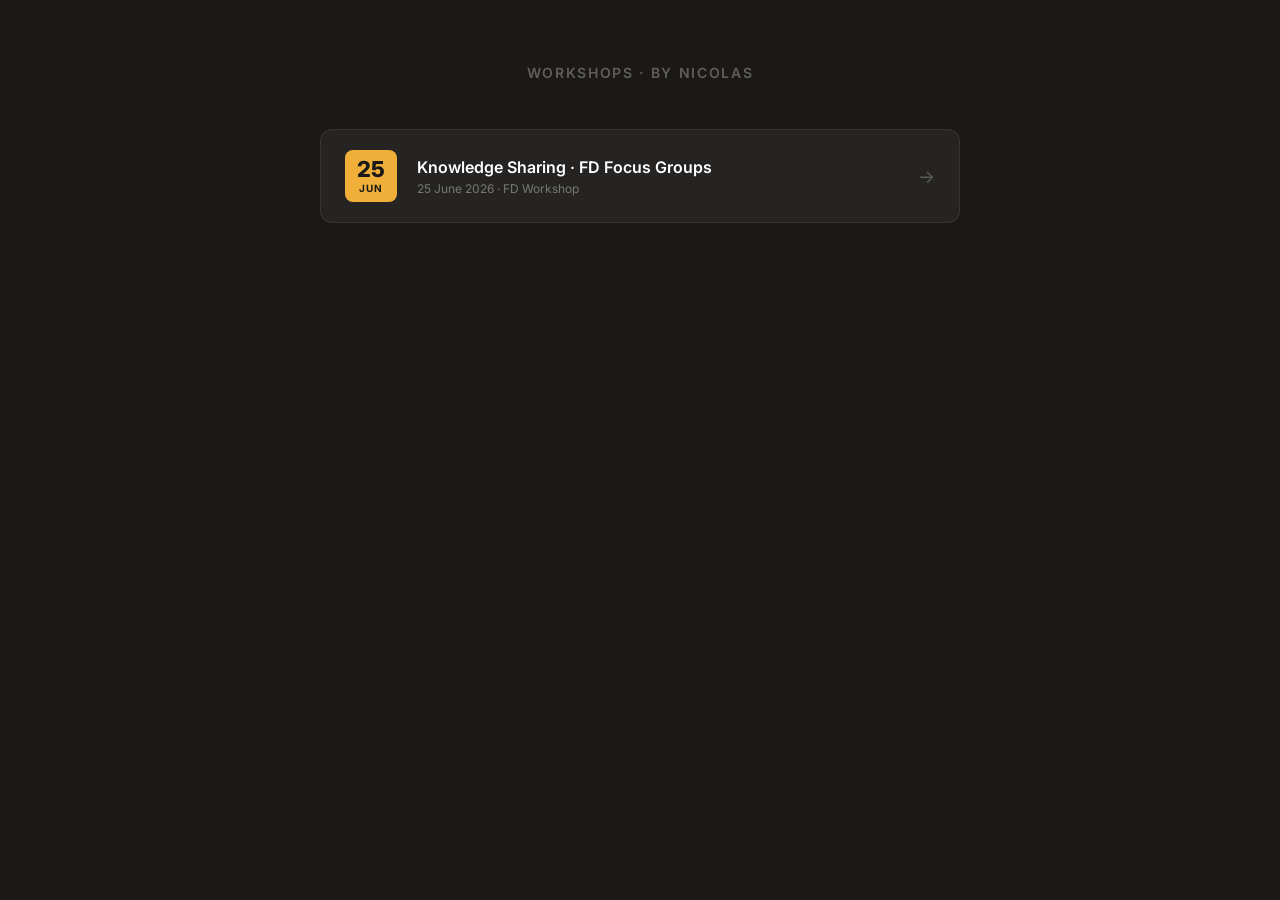
==== commit c262d58f: "Update index.html to show overview" ====
--- a/index.html
+++ b/index.html
@@ -2,7 +2,7 @@
 <html lang="en">
 <head>
 <meta charset="UTF-8">
-<title>FD Workshops � Overview</title>
+<title>Workshops · by Nicolas</title>
 <style>
 @import url('https://fonts.googleapis.com/css2?family=Inter:wght@300;400;500;600;700;800&display=swap');
 *,*::before,*::after{box-sizing:border-box;margin:0;padding:0;}
@@ -26,16 +26,17 @@
 </style>
 </head>
 <body>
-<h1>FD Workshops</h1>
+<h1>Workshops · by Nicolas</h1>
+<!-- Sessions: newest first. Add new sessions at the top of this list. -->
 <div class="sessions">
 
-  <a class="session" href="20260625_FD_CC.html">
+  <a class="session" href="20260625_FD_FG.html">
     <div class="date-badge"><div class="day">25</div><div class="mon">Jun</div></div>
     <div class="info">
-      <span class="name">Knowledge Sharing � CC</span>
-      <span class="meta">25 June 2026 � FD Workshop</span>
+      <span class="name">Knowledge Sharing · FD Focus Groups</span>
+      <span class="meta">25 June 2026 · FD Workshop</span>
     </div>
-    <span class="arrow">�</span>
+    <span class="arrow">→</span>
   </a>
 
 </div>
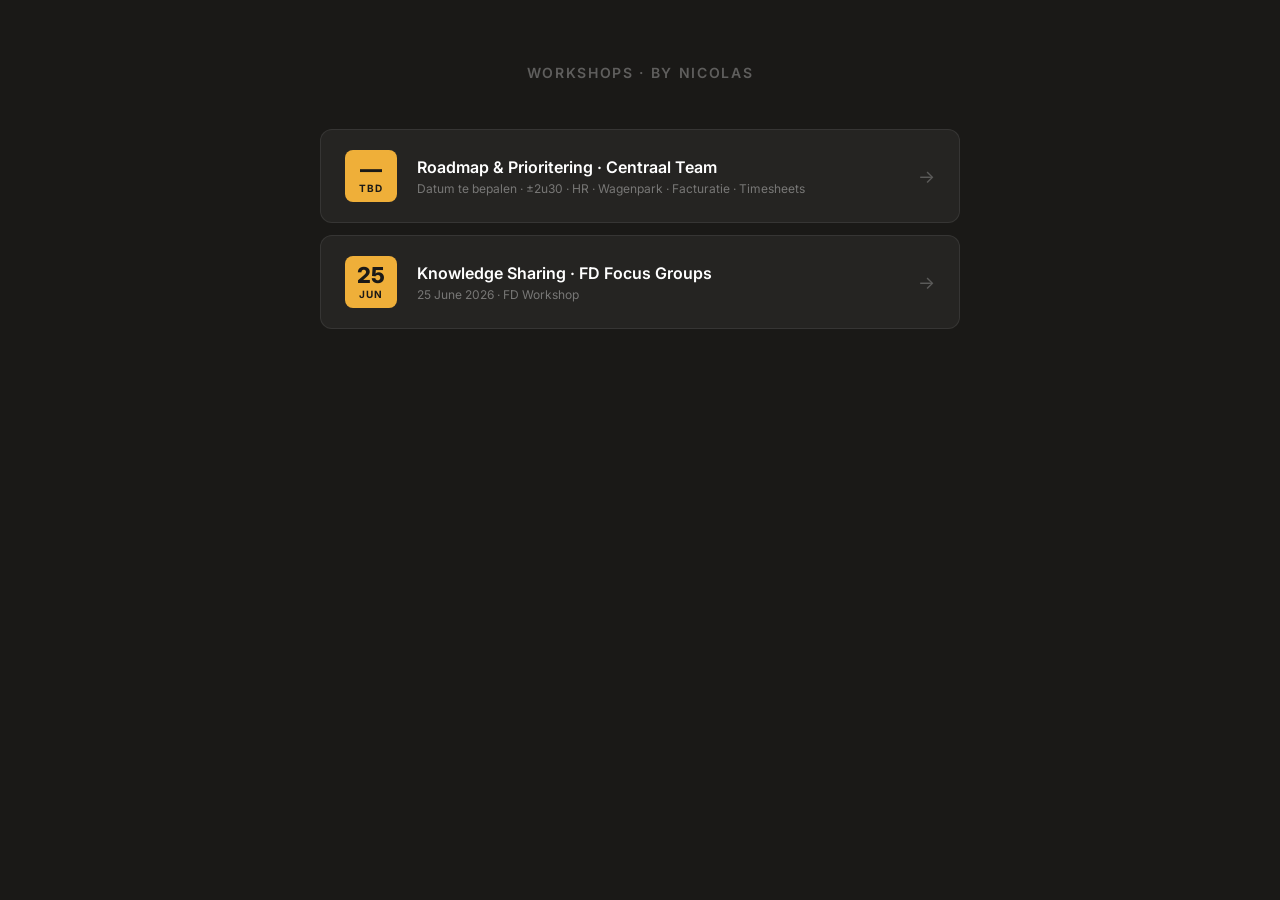
==== commit a3d71f78: "Updates + new workshop" ====
--- a/index.html
+++ b/index.html
@@ -3,13 +3,8 @@
 <head>
 <meta charset="UTF-8">
 <title>Workshops · by Nicolas</title>
+<link rel="stylesheet" href="theme.css">
 <style>
-@import url('https://fonts.googleapis.com/css2?family=Inter:wght@300;400;500;600;700;800&display=swap');
-*,*::before,*::after{box-sizing:border-box;margin:0;padding:0;}
-:root{
-  --yellow:#EFAF39;--blue:#00B2DD;--teal:#0DBFA4;--orange:#F8763D;
-  --dark:#413D3B;--mid:#978D87;--light:#C5BDB5;--bg:#F2F0EA;--white:#ffffff;
-}
 html,body{min-height:100%;background:#1a1917;font-family:'Inter',sans-serif;color:var(--white);}
 body{display:flex;flex-direction:column;align-items:center;padding:64px 24px 80px;}
 h1{font-size:14px;font-weight:600;letter-spacing:.12em;text-transform:uppercase;color:rgba(255,255,255,0.3);margin-bottom:48px;}
@@ -30,6 +25,15 @@
 <!-- Sessions: newest first. Add new sessions at the top of this list. -->
 <div class="sessions">
 
+  <a class="session" href="YYYYMMDD_CENTRAL_ROADMAP.html">
+    <div class="date-badge"><div class="day">—</div><div class="mon">TBD</div></div>
+    <div class="info">
+      <span class="name">Roadmap &amp; Prioritering · Centraal Team</span>
+      <span class="meta">Datum te bepalen · ±2u30 · HR · Wagenpark · Facturatie · Timesheets</span>
+    </div>
+    <span class="arrow">→</span>
+  </a>
+
   <a class="session" href="20260625_FD_FG.html">
     <div class="date-badge"><div class="day">25</div><div class="mon">Jun</div></div>
     <div class="info">
--- a/theme.css
+++ b/theme.css
@@ -0,0 +1,8 @@
+/* Shared theme — brand font, reset and colour palette.
+   Linked by index.html, mobile.html and every workshop session file. */
+@import url('https://fonts.googleapis.com/css2?family=Inter:wght@300;400;500;600;700;800&display=swap');
+*,*::before,*::after{box-sizing:border-box;margin:0;padding:0;}
+:root{
+  --yellow:#EFAF39;--blue:#00B2DD;--teal:#0DBFA4;--orange:#F8763D;
+  --dark:#413D3B;--mid:#978D87;--light:#C5BDB5;--bg:#F2F0EA;--white:#ffffff;
+}
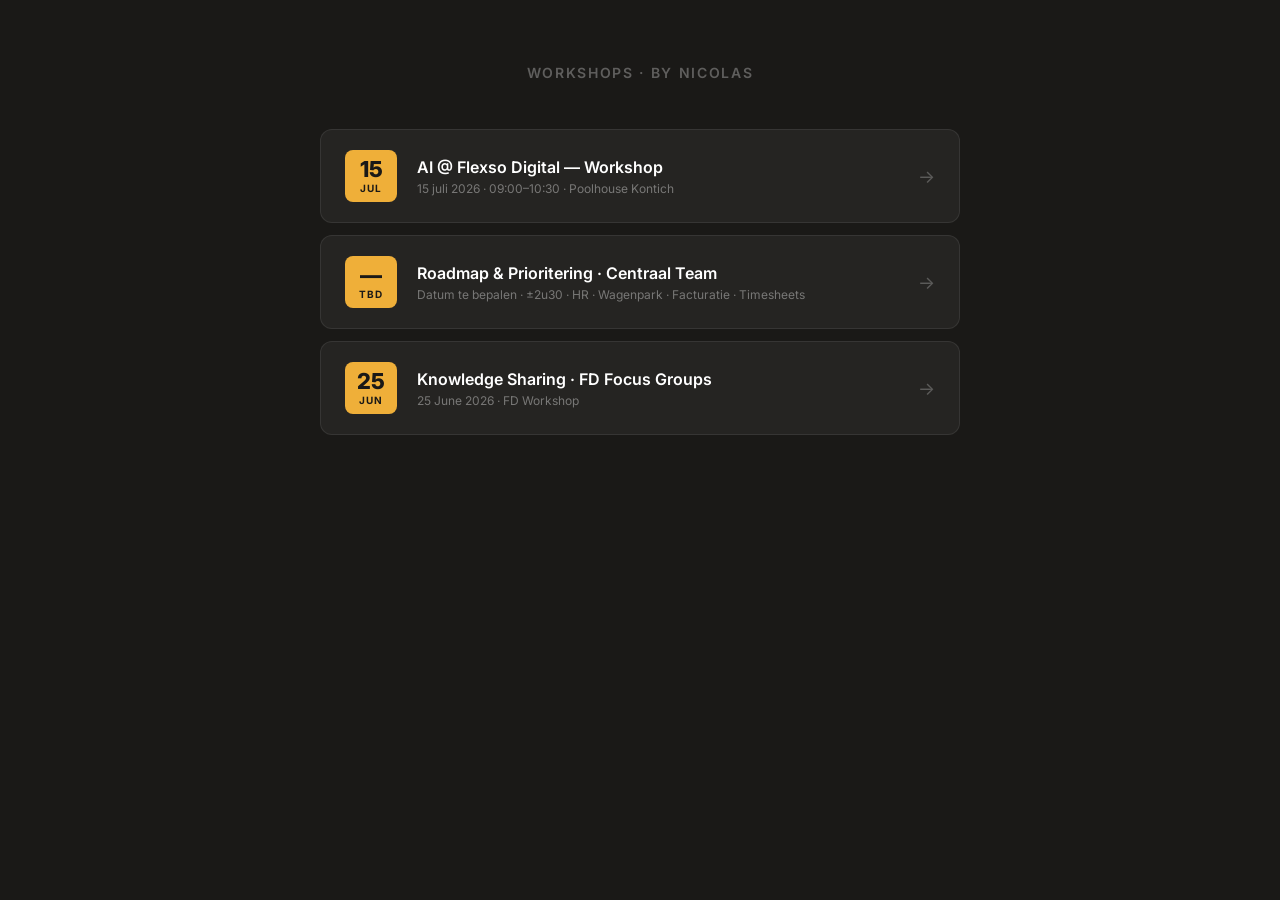
==== commit 4537aef6: "First iteration of AI workshop" ====
--- a/index.html
+++ b/index.html
@@ -25,6 +25,15 @@
 <!-- Sessions: newest first. Add new sessions at the top of this list. -->
 <div class="sessions">
 
+  <a class="session" href="20260715_AI_FOCUS.html">
+    <div class="date-badge"><div class="day">15</div><div class="mon">Jul</div></div>
+    <div class="info">
+      <span class="name">AI @ Flexso Digital — Workshop</span>
+      <span class="meta">15 juli 2026 · 09:00–10:30 · Poolhouse Kontich</span>
+    </div>
+    <span class="arrow">→</span>
+  </a>
+
   <a class="session" href="YYYYMMDD_CENTRAL_ROADMAP.html">
     <div class="date-badge"><div class="day">—</div><div class="mon">TBD</div></div>
     <div class="info">
